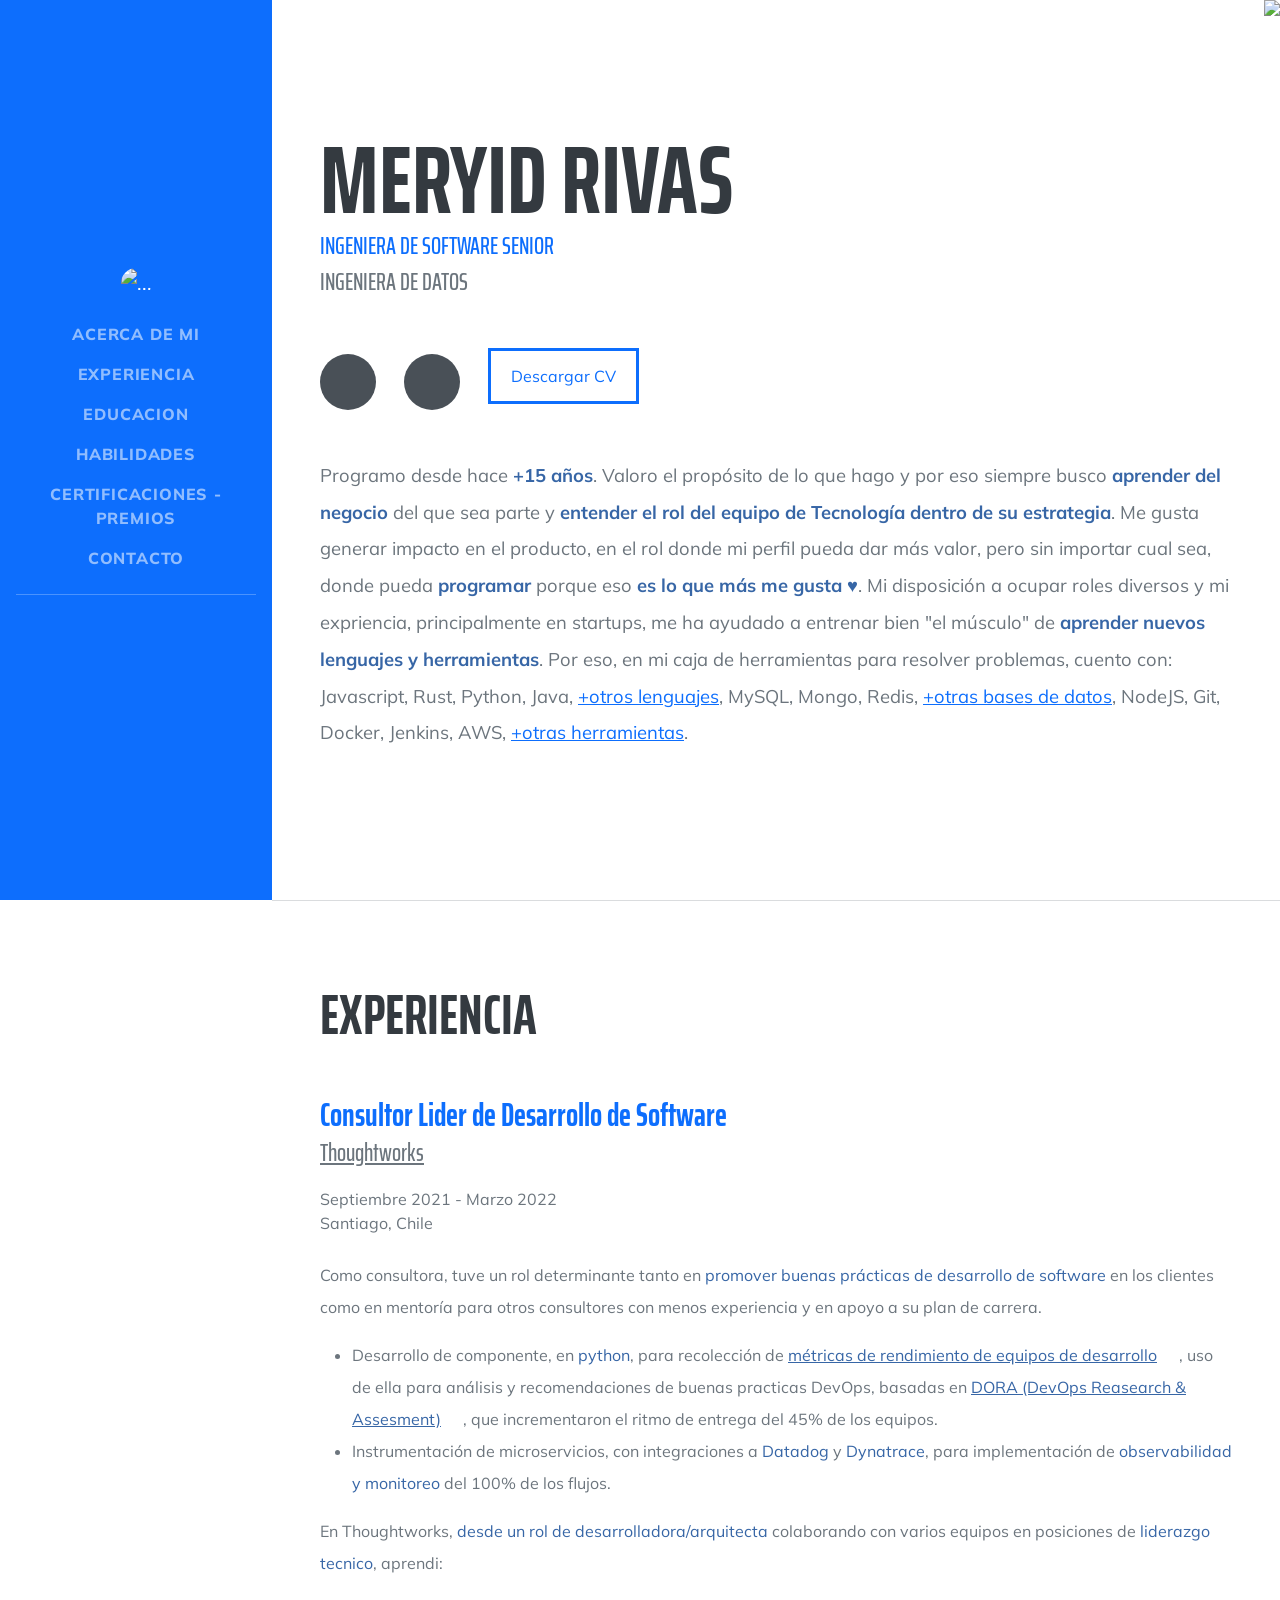
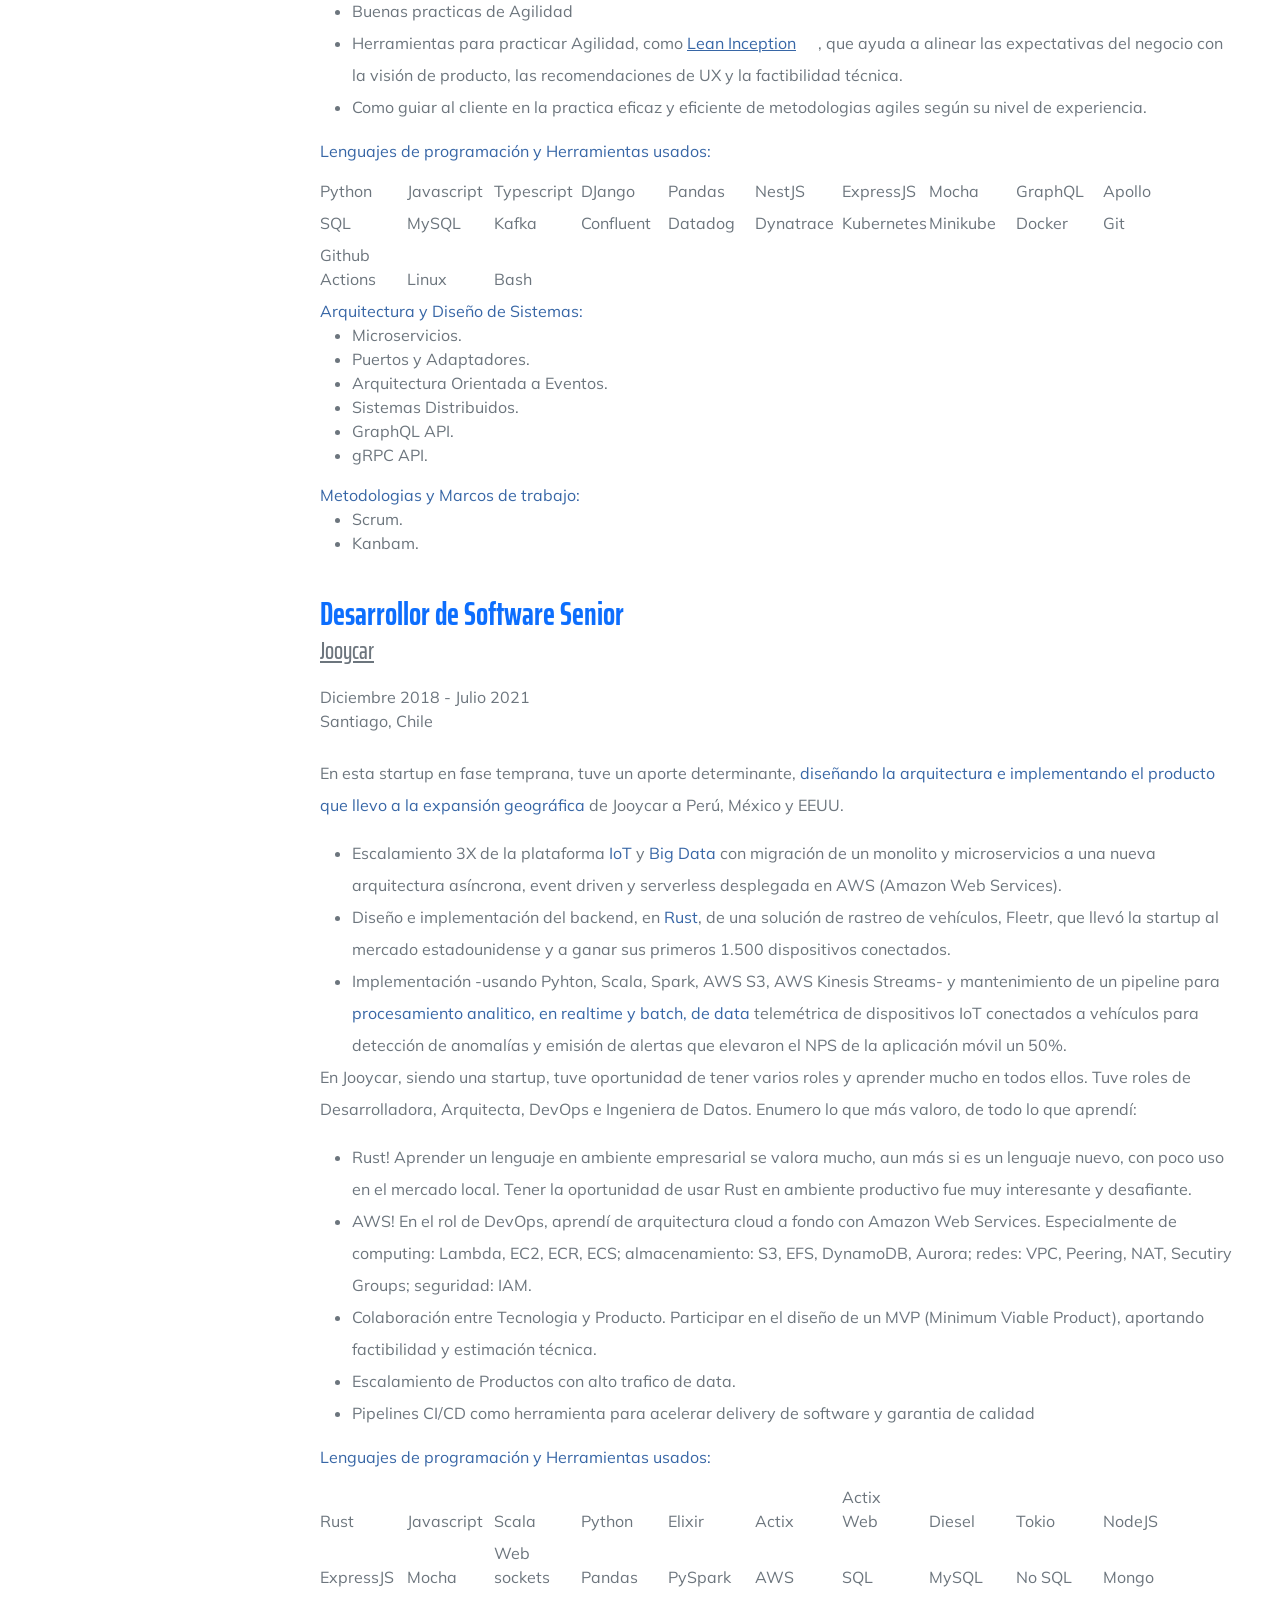
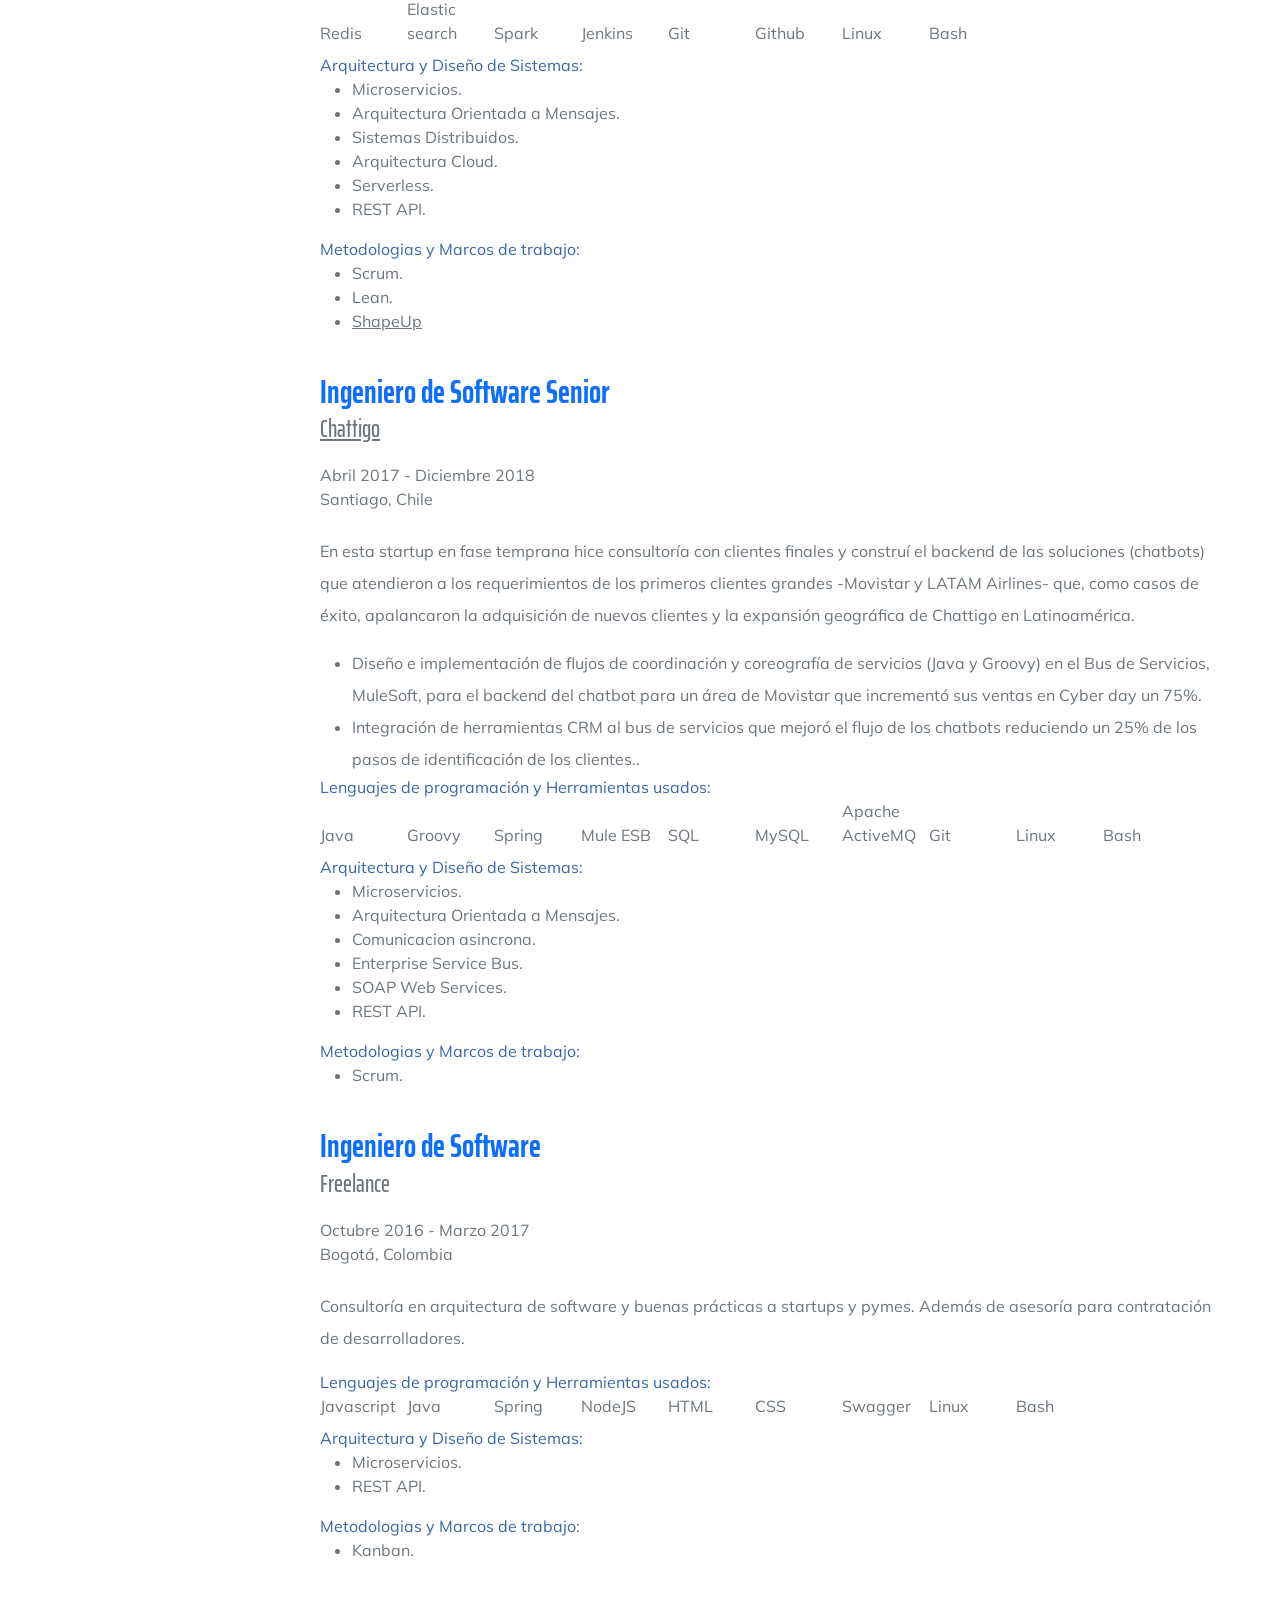
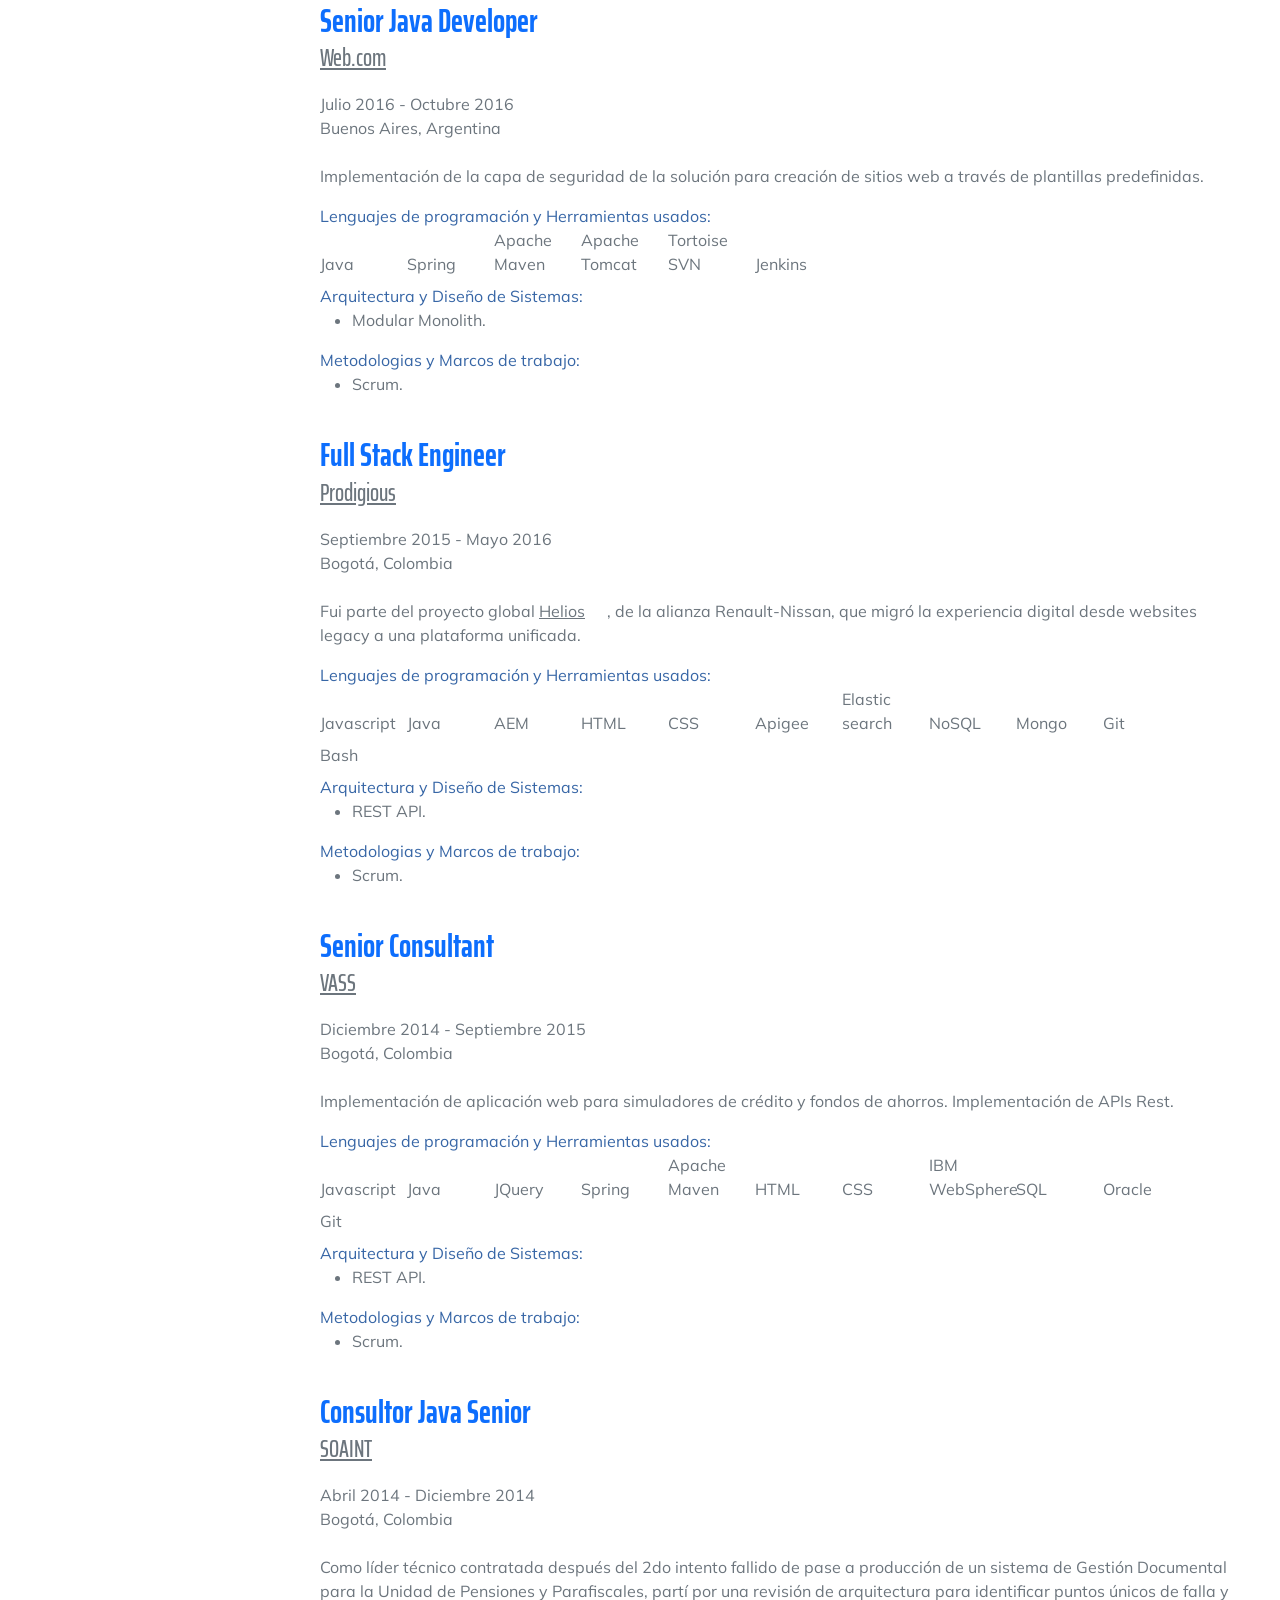
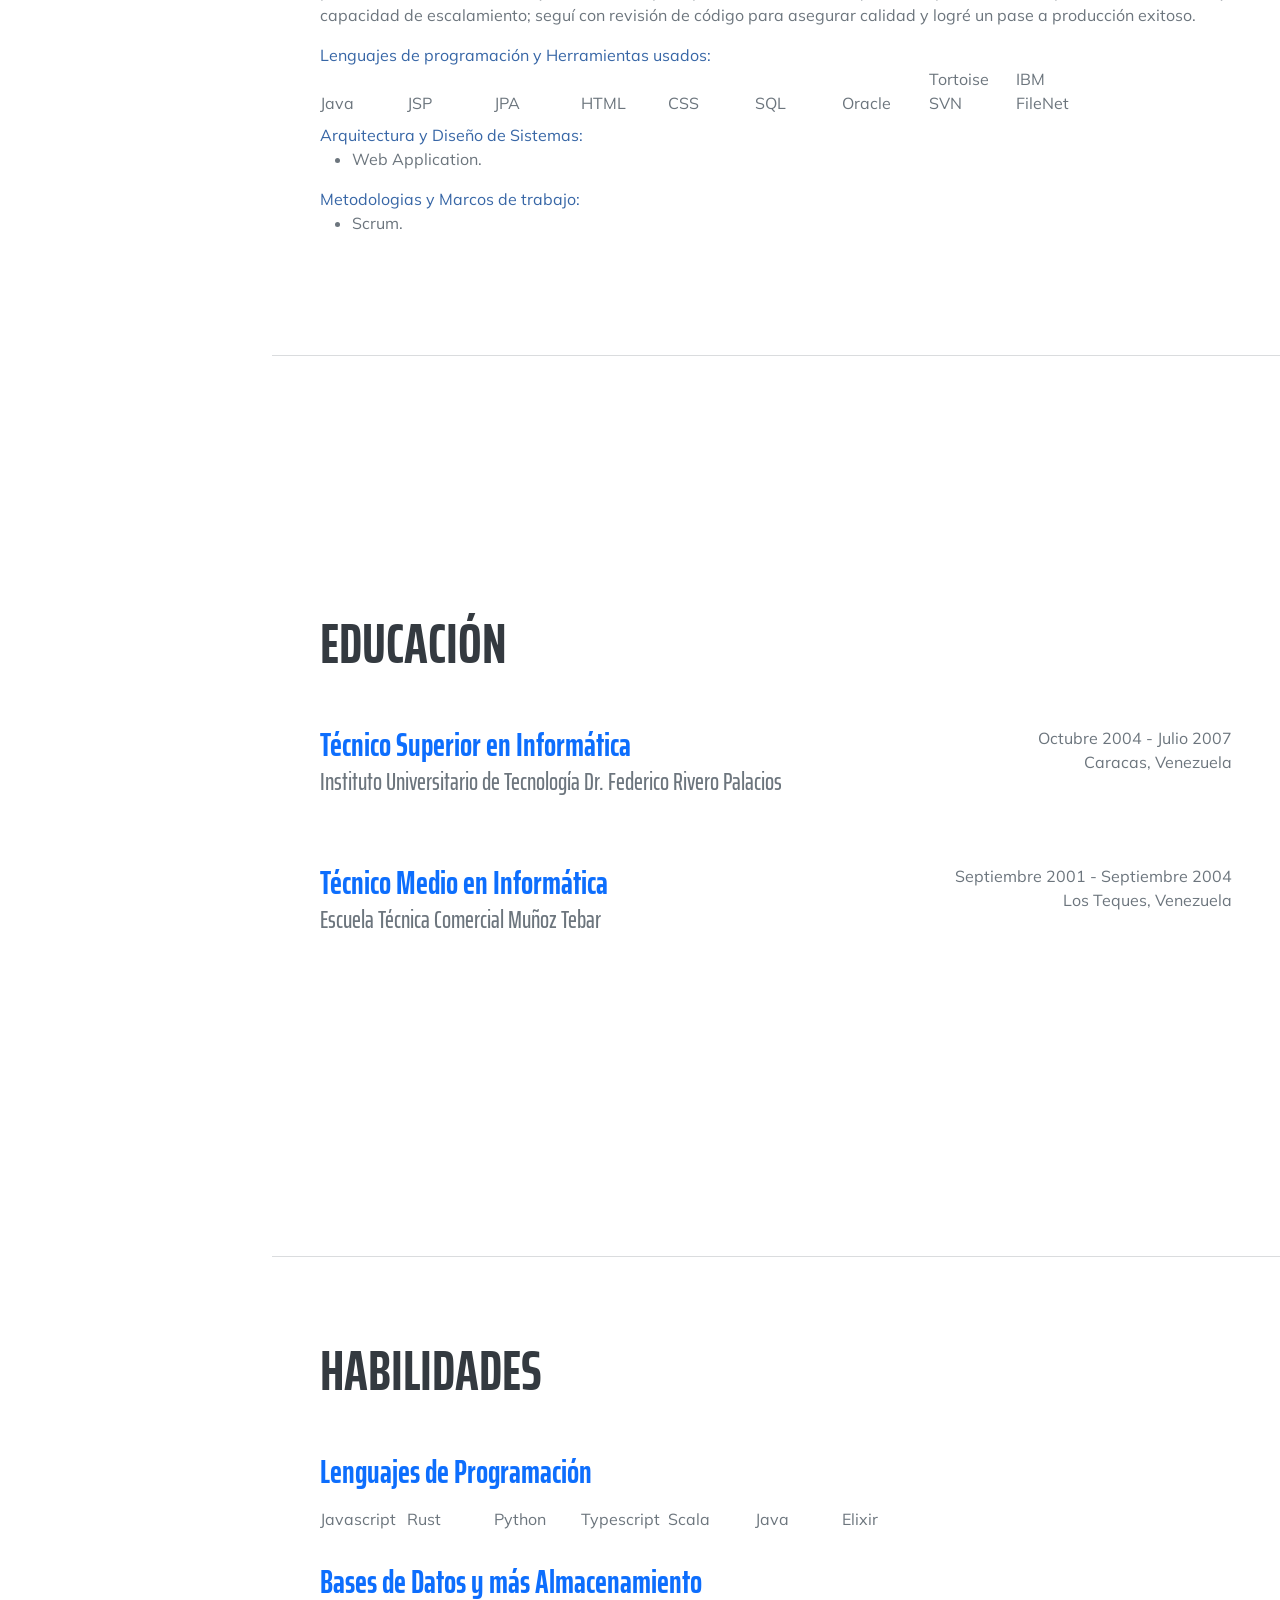
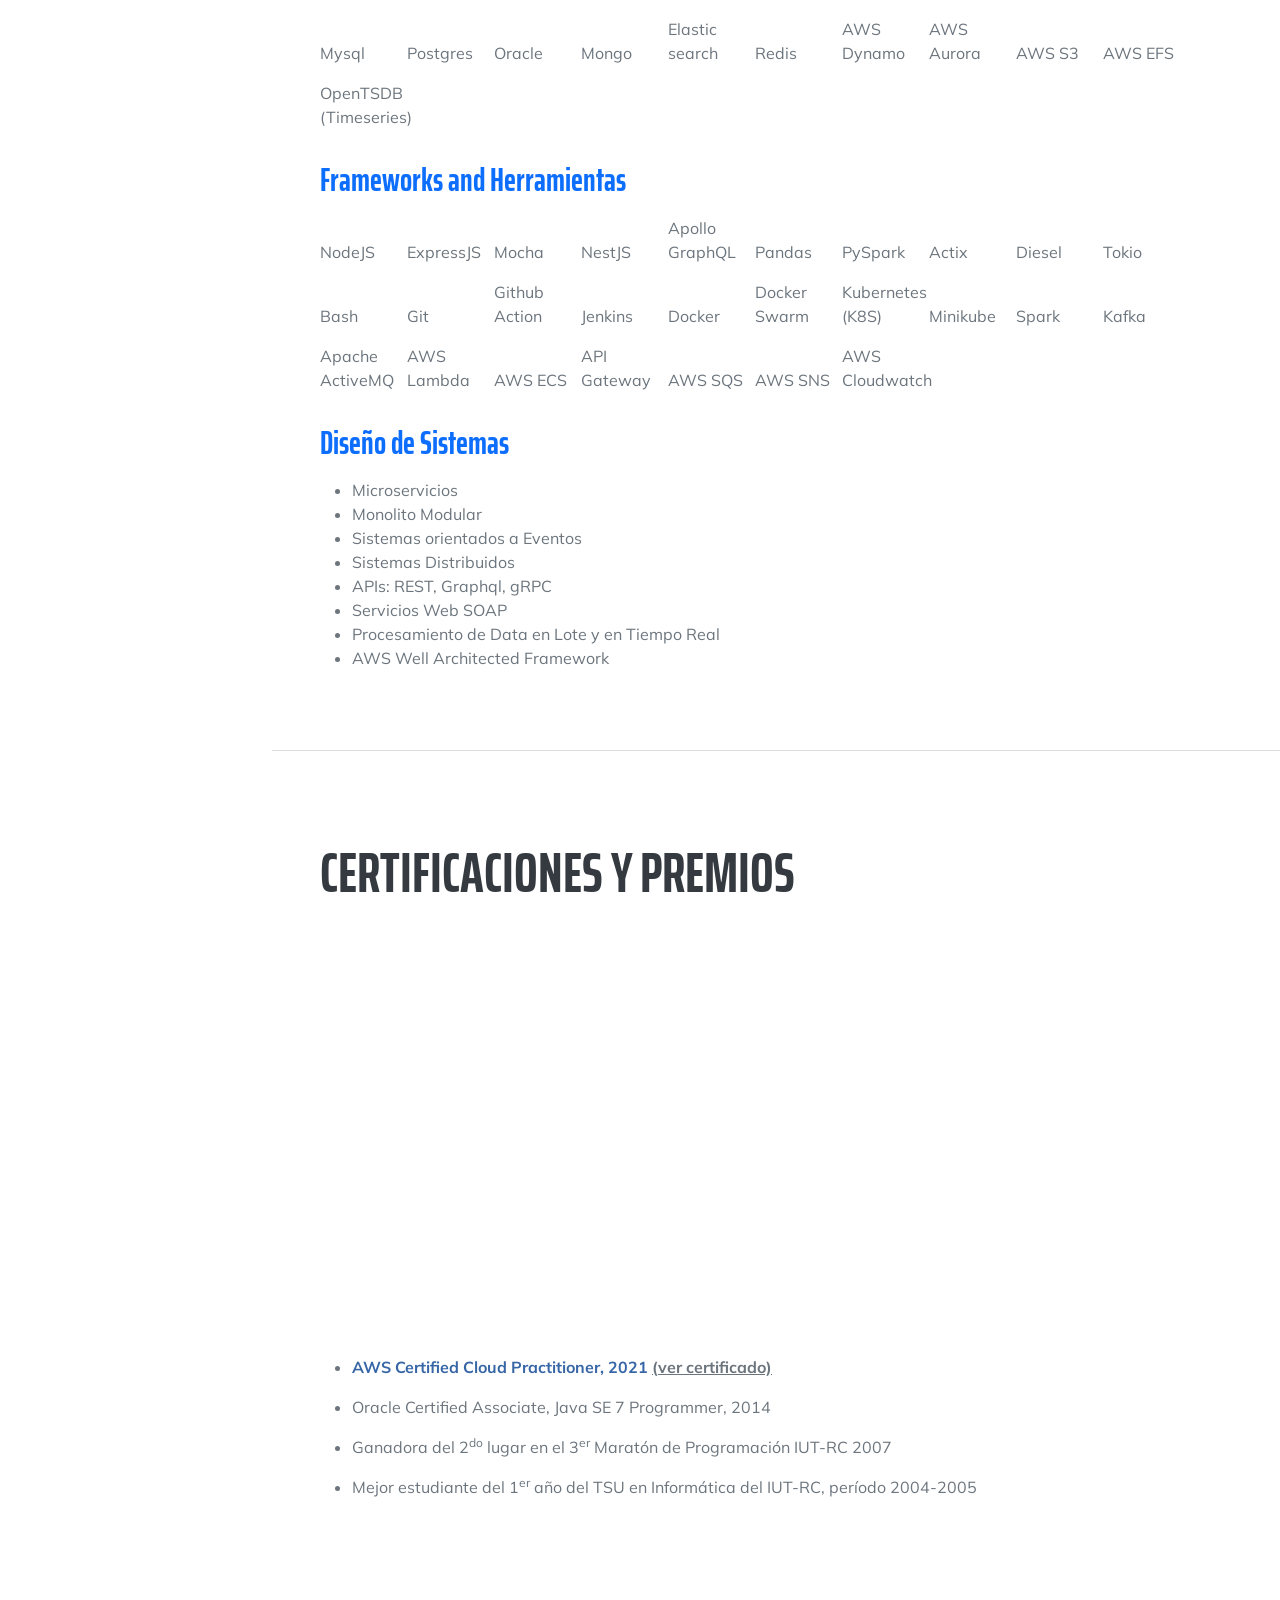
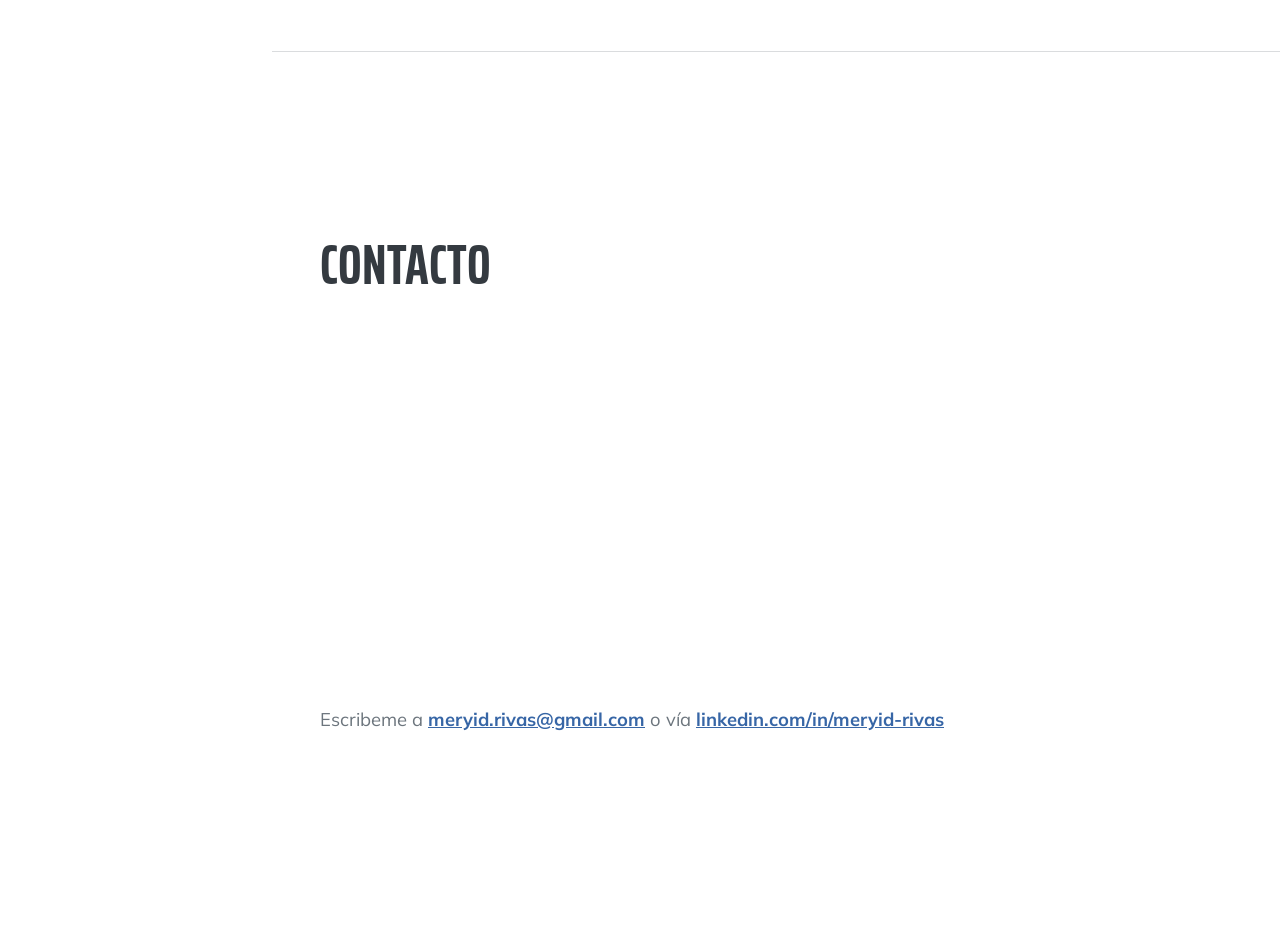
==== index.html @ 6063fef0 "About section improvement" ====
<!DOCTYPE html>
<html lang="en">
    <head>
        <meta charset="utf-8" />
        <meta name="viewport" content="width=device-width, initial-scale=1, shrink-to-fit=no" />
        <meta name="description" content="" />
        <meta name="author" content="" />
        <title>Meryid Rivas</title>
        <link rel="icon" type="image/x-icon" href="assets/img/favicon.ico" />
        <!-- Font Awesome icons (free version)-->
        <script src="https://kit.fontawesome.com/1b7f5326ca.js" crossorigin="anonymous"></script>
        <!-- Google fonts-->
        <link href="https://fonts.googleapis.com/css?family=Saira+Extra+Condensed:500,700" rel="stylesheet" type="text/css" />
        <link href="https://fonts.googleapis.com/css?family=Muli:400,400i,800,800i" rel="stylesheet" type="text/css" />
        <!-- Core theme CSS (includes Bootstrap)-->
        <link href="css/styles.css" rel="stylesheet" />
        <!-- Icons SVG-->
        <link href="icons/icons.css" rel="stylesheet" />
    </head>
    <body id="page-top">
        <span class="d-none d-lg-block">
            <a href="http://www.reactivemanifesto.org/es" target="_blank"> <img style="border: 0; position: fixed; right: 0; top:0; z-index: 9000" src="https://d379ifj7s9wntv.cloudfront.net/reactivemanifesto/images/ribbons/we-are-reactive-black-right.png"> </a>
        </span>       
        <!-- Navigation-->
        <nav class="navbar navbar-expand-lg navbar-dark bg-primary fixed-top" id="sideNav">
            <a class="navbar-brand js-scroll-trigger" href="#page-top">
                <span class="d-block d-lg-none">
                    <svg width="30px" height="26.667px" viewBox="0 0 30px 26.667px">
                        <path style="stroke:none;fill-rule:nonzero;fill:rgba(255,255,255,0.55);fill-opacity:1" d="M29.989 13.307C29.989 14.245 29.208 14.978 28.322 14.978L26.656 14.978L26.693 23.318C26.693 23.464 26.682 23.598 26.667 23.739L26.667 24.583C26.667 25.734 25.734 26.667 24.583 26.667L23.75 26.667C23.694 26.667 23.635 26.619 23.579 26.662C23.505 26.619 23.433 26.667 23.359 26.667L20.417 26.667C19.266 26.667 18.333 25.734 18.333 24.583L18.333 20C18.333 19.078 17.589 18.333 16.667 18.333L13.333 18.333C12.411 18.333 11.667 19.078 11.667 20L11.667 24.583C11.667 25.734 10.734 26.667 9.583 26.667L6.671 26.667C6.593 26.667 6.515 26.662 6.437 26.656C6.376 26.662 6.313 26.667 6.25 26.667L5.417 26.667C4.266 26.667 3.333 25.734 3.333 24.583L3.333 18.75C3.333 18.702 3.336 18.65 3.338 18.605L3.338 14.978L1.669 14.978C0.729 14.978 0 14.245 0 13.307C0 12.839 0.156 12.422 0.521 12.057L13.876 0.417C14.24 0.052 14.657 0 15.022 0C15.386 0 15.803 0.104 16.12 0.365L29.416 12.057C29.833 12.422 30.048 12.839 29.989 13.307ZM29.989 13.307"/>
                    </svg>
                </span>
                <span class="d-none d-lg-block"><img class="img-fluid img-profile rounded-circle mx-auto mb-2" src="assets/img/profile.png" alt="..." /></span>
            </a>
            <a href="index.html"><span class="d-block d-lg-none lang-icon lang-icon-es me-2"></span></a>
            <a href="index-en.html"><span class="d-block d-lg-none lang-icon lang-icon-en"></span></a>
            <button class="navbar-toggler" type="button" data-bs-toggle="collapse" data-bs-target="#navbarResponsive" aria-controls="navbarResponsive" aria-expanded="false" aria-label="Toggle navigation"><span class="navbar-toggler-icon"></span></button>
            <div class="collapse navbar-collapse" id="navbarResponsive">
                <ul class="navbar-nav">
                    <li class="nav-item"><a class="nav-link js-scroll-trigger" href="#about">Acerca de mi</a></li>
                    <li class="nav-item"><a class="nav-link js-scroll-trigger" href="#experience">Experiencia</a></li>
                    <li class="nav-item"><a class="nav-link js-scroll-trigger" href="#education">Educacion</a></li>
                    <li class="nav-item"><a class="nav-link js-scroll-trigger" href="#skills">Habilidades</a></li>
                    <li class="nav-item"><a class="nav-link js-scroll-trigger" href="#awards">Certificaciones - Premios</a></li>
                    <li class="nav-item"><a class="nav-link js-scroll-trigger" href="#contact">Contacto</a></li>
                    <hr class="m-3 text-white" />
                    <li class="nav-item d-none d-lg-block">
                        <a href="index.html"><span class="lang-icon lang-icon-es me-2"></span></a>
                        <a href="index-en.html"><span class="lang-icon lang-icon-en"></span></a>
                    </li>
                </ul>
            </div>
        </nav>
        <!-- Page Content-->
        <div class="container-fluid p-0">
            <!-- About-->
            <section class="resume-section" id="about">
                <div class="resume-section-content">
                    <h1 class="mb-0">
                        Meryid Rivas
                    </h1>
                    <div class="subheading text-uppercase mb-5">
                        <span class="text-primary">Ingeniera de Software Senior</span>
                        <br>Ingeniera de Datos
                    </div>     
                    <div class="social-icons mb-5">
                        <a class="social-icon me-2 me-lg-4" href="mailto:meryid.rivas@gmail.com"><i class="icon-contact-envelope"></i></a>
                        <a class="social-icon me-2 me-lg-4" href="http://www.linkedin.com/in/meryid-rivas" target="_blank"><i class="icon-contact-linkedin"></i></a> 
                        <a class="text-primary" href="https://drive.google.com/file/d/1mPWLxpbS7vPL-jN-0Y6aQO7LcrLT9-1-/view?usp=sharing" target="blank">
                            <div class="profile__cta">Descargar CV</div>
                        </a>   
                    </div>
                    <p class="lead lh-lg">Programo desde hace <span class="fw-bold text-info">+15 años</span>. Valoro el prop&oacute;sito de lo que hago y por eso siempre busco <span class="fw-bold text-info">aprender del negocio</span> del que sea parte y <span class="fw-bold text-info">entender el rol del equipo de Tecnolog&iacute;a dentro de su estrategia</span>. Me gusta generar impacto en el producto, en el rol donde mi perfil pueda dar más valor, pero sin importar cual sea, donde pueda <span class="fw-bold text-info">programar</span> porque eso  <span class="fw-bold text-info">es lo que más me gusta &hearts;</span>. Mi disposición a ocupar roles diversos y mi expriencia, principalmente en startups, me ha ayudado a entrenar bien "el m&uacute;sculo" de <span class="fw-bold text-info">aprender nuevos lenguajes y herramientas</span>. Por eso, en mi caja de herramientas para resolver problemas, cuento con: Javascript, Rust, Python, Java, <a class="text-primary" href="#skills-languages">+otros lenguajes</a>, MySQL, Mongo, Redis, <a class="text-primary" href="#skills-storage">+otras bases de datos</a>, NodeJS, Git, Docker, Jenkins, AWS, <a class="text-primary" href="#skills-tools">+otras herramientas</a>.</p>
                </div>
            </section>
            <hr class="m-0" />
            <!-- Experience-->
            <section class="resume-section" id="experience">
                <div class="resume-section-content">
                    <h2 class="mb-5">Experiencia</h2>
                    <div class="d-flex flex-column flex-md-row justify-content-between mb-4">
                        <div class="flex-grow-1">
                            <h3 class="text-primary mb-0">Consultor Lider de Desarrollo de Software</h3>
                            <a href="https://www.thoughtworks.com/" target="_blank">
                                <div class="subheading mb-3">Thoughtworks<span class="external-link-icon ms-2"></span></div>
                            </a>
                            Septiembre 2021 - Marzo 2022
                            <br>
                            Santiago, Chile
                        </div>
                    </div>
                    <div class="d-flex flex-column flex-md-row justify-content-between mb-4">
                        <div class="flex-grow-1">
                            <p class="lh-lg">Como consultora, tuve un rol determinante tanto en <span class="text-info">promover buenas prácticas de desarrollo de software</span> en los clientes como en mentoría para otros consultores con menos experiencia y en apoyo a su plan de carrera.</p>
                            <ul class="lh-lg mb-3">
                                <li>Desarrollo de componente, en <span class="text-info">python</span>, para recolección de <a class="text-info" href="https://www.devops-research.com/quickcheck.html" target="_blank">métricas de rendimiento de equipos de desarrollo<span class="external-link-icon ms-2"></span></a>, uso de ella para análisis y recomendaciones de buenas practicas DevOps, basadas en <a class="text-info" href="https://cloud.google.com/devops" target="_blank">DORA (DevOps Reasearch & Assesment)<span class="external-link-icon ms-2"></span></a>, que incrementaron el ritmo de entrega del 45% de los equipos.</li>
                                <li>Instrumentación de microservicios, con integraciones a <span class="text-info">Datadog</span> y <span class="text-info">Dynatrace</span>, para implementación de <span class="text-info">observabilidad y monitoreo</span> del 100% de los flujos.</li>
                            </ul>
                            <p class="lh-lg">En Thoughtworks, <span class="text-info">desde un rol de desarrolladora/arquitecta</span> colaborando con varios equipos en posiciones de <span class="text-info">liderazgo tecnico</span>, aprendi: </p>
                            <ul class="lh-lg mb-3">
                                <li>Buenas practicas de Agilidad</li>
                                <li>Herramientas para practicar Agilidad, como <a class="text-info" href="http://www.caroli.org/lean-inception-book/" target="_blank">Lean Inception<span class="external-link-icon ms-2"></span></a>, que ayuda a alinear las expectativas del negocio con la visión de producto, las recomendaciones de UX y la factibilidad técnica.</li>
                                <li>Como guiar al cliente en la practica eficaz y eficiente de metodologias agiles según su nivel de experiencia.</li>
                            </ul>
                            <span class="text-info">Lenguajes de programación y Herramientas usados:</span>
                            <div class="list-inline mt-3">
                                <div class="icon-container list-inline-item">
                                    <div class='mb-2'>Python</div>
                                    <span class="inner dev-icons">
                                        <i class="icon-tech-python"></i>
                                    </span>
                                </div>
                                <div class="icon-container list-inline-item">
                                    <div class='mb-2'>Javascript</div>
                                    <span class="inner dev-icons">
                                        <i class="icon-tech-javascript"></i>
                                    </span>
                                </div>
                                <div class="icon-container list-inline-item">
                                    <div class='mb-2'>Typescript</div>
                                    <span class="inner dev-icons">
                                        <i class="icon-tech-typescript"></i>
                                    </span>
                                </div>
                                <div class="icon-container list-inline-item">
                                    <div class='mb-2'>DJango</div>
                                    <span class="inner dev-icons">
                                        <i class="icon-tech-django"></i>
                                    </span>
                                </div>
                                <div class="icon-container list-inline-item">
                                    <div class='mb-2'>Pandas</div>
                                    <span class="inner dev-icons">
                                        <i class="icon-tech-pandas"></i>
                                    </span>
                                </div>
                                <div class="icon-container list-inline-item">
                                    <div class='mb-2'>NestJS</div>
                                    <span class="inner dev-icons">
                                        <i class="icon-tech-nest"></i>
                                    </span>
                                </div>
                                <div class="icon-container list-inline-item">
                                    <div class='mb-2'>ExpressJS</div>
                                    <span class="inner dev-icons">
                                        <i class="icon-tech-expressjs"></i>
                                    </span>
                                </div>
                                <div class="icon-container list-inline-item">
                                    <div class='mb-2'>Mocha</div>
                                    <span class="inner dev-icons">
                                        <i class="icon-tech-mocha"></i>
                                    </span>
                                </div>
                                <div class="icon-container list-inline-item">
                                    <div class='mb-2'>GraphQL</div>
                                    <span class="inner dev-icons">
                                        <i class="icon-tech-graphql"></i>
                                    </span>
                                </div>
                                <div class="icon-container list-inline-item">
                                    <div class='mb-2'>Apollo</div>
                                    <span class="inner dev-icons">
                                        <i class="icon-tech-apollo"></i>
                                    </span>
                                </div>
                                <div class="icon-container list-inline-item">
                                    <div class='mb-2'>SQL</div>
                                    <span class="inner dev-icons">
                                        <i class="icon-tech-sql"></i>
                                    </span>
                                </div>
                                <div class="icon-container list-inline-item">
                                    <div class='mb-2'>MySQL</div>
                                    <span class="inner dev-icons">
                                        <i class="icon-tech-mysql"></i>
                                    </span>
                                </div>
                                <div class="icon-container list-inline-item">
                                    <div class='mb-2'>Kafka</div>
                                    <span class="inner dev-icons">
                                        <i class="icon-tech-kafka"></i>
                                    </span>
                                </div>
                                <div class="icon-container list-inline-item">
                                    <div class='mb-2'>Confluent</div>
                                    <span class="inner dev-icons">
                                        <i class="icon-tech-confluent"></i>
                                    </span>
                                </div>
                                <div class="icon-container list-inline-item">
                                    <div class='mb-2'>Datadog</div>
                                    <span class="inner dev-icons">
                                        <i class="icon-tech-datadog"></i>
                                    </span>
                                </div>
                                <div class="icon-container list-inline-item">
                                    <div class='mb-2'>Dynatrace</div>
                                    <span class="inner dev-icons">
                                        <i class="icon-tech-dynatrace"></i>
                                    </span>
                                </div>
                                <div class="icon-container list-inline-item">
                                    <div class='mb-2'>Kubernetes</div>
                                    <span class="inner dev-icons">
                                        <i class="icon-tech-kubernetes"></i>
                                    </span>
                                </div>
                                <div class="icon-container list-inline-item">
                                    <div class='mb-2'>Minikube</div>
                                    <span class="inner dev-icons">
                                        <i class="icon-tech-minikube"></i>
                                    </span>
                                </div>
                                <div class="icon-container list-inline-item">
                                    <div class='mb-2'>Docker</div>
                                    <span class="inner dev-icons">
                                        <i class="icon-tech-docker"></i>
                                    </span>
                                </div>
                                <div class="icon-container list-inline-item">
                                    <div class='mb-2'>Git</div>
                                    <span class="inner dev-icons">
                                        <i class="icon-tech-git"></i>
                                    </span>
                                </div>
                                <div class="icon-container list-inline-item">
                                    <div class='mb-2'>Github Actions</div>
                                    <span class="inner dev-icons">
                                        <i class="icon-tech-github"></i>
                                    </span>
                                </div>
                                <div class="icon-container list-inline-item">
                                    <div class='mb-2'>Linux</div>
                                    <span class="inner dev-icons">
                                        <i class="icon-tech-unix"></i>
                                    </span>
                                </div>
                                <div class="icon-container list-inline-item">
                                    <div class='mb-2'>Bash</div>
                                    <span class="inner dev-icons">
                                        <i class="icon-tech-bash"></i>
                                    </span>
                                </div>
                            </div>
                            <span class="text-info">Arquitectura y Diseño de Sistemas:</span>
                            <ul>
                                <li>Microservicios.</li>
                                <li>Puertos y Adaptadores.</li>
                                <li>Arquitectura Orientada a Eventos.</li>
                                <li>Sistemas Distribuidos.</li>
                                <li>GraphQL API.</li>
                                <li>gRPC API.</li>
                            </ul>
                            <span class="text-info">Metodologias y Marcos de trabajo:</span>
                            <ul>
                                <li>Scrum.</li>
                                <li>Kanbam.</li>
                            </ul>
                        </div>
                    </div>
                    <div class="d-flex flex-column flex-md-row justify-content-between mb-4">
                        <div class="flex-grow-1">
                            <h3 class="text-primary mb-0">Desarrollor de Software Senior</h3>
                            <a href="https://www.jooycar.com/conocenos/" target="_blank">
                                <div class="subheading mb-3">Jooycar<span class="external-link-icon ms-2"></span></div>
                            </a>
                            Diciembre 2018 - Julio 2021
                            <br>
                            Santiago, Chile
                        </div>
                    </div>  
                    <div class="d-flex flex-column flex-md-row justify-content-between mb-4">
                        <div class="flex-grow-1">
                            <p class="lh-lg">En esta startup en fase temprana, tuve un aporte determinante, <span class="text-info">diseñando la arquitectura e implementando el producto que llevo a la expansión geográfica</span> de Jooycar a Perú, México y EEUU.</p>
                            <ul class="lh-lg mb-0">
                                <li>Escalamiento 3X de la plataforma <span class="text-info">IoT</span> y <span class="text-info">Big Data</span> con migración de un monolito y microservicios a una nueva arquitectura asíncrona, event driven y serverless desplegada en AWS (Amazon Web Services).</li>
                                <li>Diseño e implementación del backend, en <span class="text-info">Rust</span>, de una solución de rastreo de vehículos, Fleetr, que llevó la startup al mercado estadounidense y a ganar sus primeros 1.500 dispositivos conectados.</li>
                                <li>Implementación -usando Pyhton, Scala, Spark, AWS S3, AWS Kinesis Streams- y mantenimiento de un pipeline para <span class="text-info">procesamiento analitico, en realtime y batch, de data</span> telemétrica de dispositivos IoT conectados a vehículos para detección de anomalías y emisión de alertas que elevaron el NPS de la aplicación móvil un 50%.</li>
                            </ul>
                            <p class="lh-lg">En Jooycar, siendo una startup, tuve oportunidad de tener varios roles y aprender mucho en todos ellos. Tuve roles de Desarrolladora, Arquitecta, DevOps e Ingeniera de Datos. Enumero lo que más valoro, de todo lo que aprendí:</p>
                            <ul class="lh-lg mb-3">
                                <li>Rust! Aprender un lenguaje en ambiente empresarial se valora mucho, aun más si es un lenguaje nuevo, con poco uso en el mercado local. Tener la oportunidad de usar Rust en ambiente productivo fue muy interesante y desafiante.</li>
                                <li>AWS! En el rol de DevOps, aprendí de arquitectura cloud a fondo con Amazon Web Services. Especialmente de computing: Lambda, EC2, ECR, ECS; almacenamiento: S3, EFS, DynamoDB, Aurora; redes: VPC, Peering, NAT, Secutiry Groups; seguridad: IAM.</li>
                                <li>Colaboración entre Tecnologia y Producto. Participar en el diseño de un MVP (Minimum Viable Product), aportando factibilidad y estimación técnica.</li>
                                <li>Escalamiento de Productos con alto trafico de data.</li>
                                <li>Pipelines CI/CD como herramienta para acelerar delivery de software y garantia de calidad</li>
                            </ul>
                            <span class="text-info">Lenguajes de programación y Herramientas usados:</span>
                            <div class="list-inline mt-3">
                                <div class="icon-container list-inline-item">
                                    <div class='mb-2'>Rust</div>
                                    <span class="inner dev-icons">
                                        <i class="icon-tech-rust"></i>
                                    </span>
                                </div>
                                <div class="icon-container list-inline-item">
                                    <div class='mb-2'>Javascript</div>
                                    <span class="inner dev-icons">
                                        <i class="icon-tech-javascript"></i>
                                    </span>
                                </div>
                                <div class="icon-container list-inline-item">
                                    <div class='mb-2'>Scala</div>
                                    <span class="inner dev-icons">
                                        <i class="icon-tech-scala"></i>
                                    </span>
                                </div>
                                <div class="icon-container list-inline-item">
                                    <div class='mb-2'>Python</div>
                                    <span class="inner dev-icons">
                                        <i class="icon-tech-python"></i>
                                    </span>
                                </div>
                                <div class="icon-container list-inline-item">
                                    <div class='mb-2'>Elixir</div>
                                    <span class="inner dev-icons">
                                        <i class="icon-tech-elixir"></i>
                                    </span>
                                </div>
                                <div class="icon-container list-inline-item">
                                    <div class='mb-2'>Actix</div>
                                    <span class="inner dev-icons">
                                        <i class="icon-tech-actix"></i>
                                    </span>
                                </div>
                                <div class="icon-container list-inline-item">
                                    <div class='mb-2'>Actix Web</div>
                                    <span class="inner dev-icons">
                                        <i class="icon-tech-actix"></i>
                                    </span>
                                </div>
                                <div class="icon-container list-inline-item">
                                    <div class='mb-2'>Diesel</div>
                                    <span class="inner dev-icons">
                                        <i class="icon-tech-diesel"></i>
                                    </span>
                                </div>
                                <div class="icon-container list-inline-item">
                                    <div class='mb-2'>Tokio</div>
                                    <span class="inner dev-icons">
                                        <i class="icon-tech-tokio"></i>
                                    </span>
                                </div>
                                <div class="icon-container list-inline-item">
                                    <div class='mb-2'>NodeJS</div>
                                    <span class="inner dev-icons">
                                        <i class="icon-tech-nodejs"></i>
                                    </span>
                                </div>
                                <div class="icon-container list-inline-item">
                                    <div class='mb-2'>ExpressJS</div>
                                    <span class="inner dev-icons">
                                        <i class="icon-tech-expressjs"></i>
                                    </span>
                                </div>
                                <div class="icon-container list-inline-item">
                                    <div class='mb-2'>Mocha</div>
                                    <span class="inner dev-icons">
                                        <i class="icon-tech-mocha"></i>
                                    </span>
                                </div>
                                <div class="icon-container list-inline-item">
                                    <div class='mb-2'>Web   sockets</div>
                                    <span class="inner dev-icons">
                                        <i class="icon-tech-websockets"></i>
                                    </span>
                                </div>
                                <div class="icon-container list-inline-item">
                                    <div class='mb-2'>Pandas</div>
                                    <span class="inner dev-icons">
                                        <i class="icon-tech-pandas"></i>
                                    </span>
                                </div>
                                <div class="icon-container list-inline-item">
                                    <div class='mb-2'>PySpark</div>
                                    <span class="inner dev-icons">
                                        <i class="icon-tech-spark"></i>
                                    </span>
                                </div>
                                <div class="icon-container list-inline-item">
                                    <div class='mb-2'>AWS</div>
                                    <span class="inner dev-icons">
                                        <i class="icon-tech-aws"></i>
                                    </span>
                                </div>
                                <div class="icon-container list-inline-item">
                                    <div class='mb-2'>SQL</div>
                                    <span class="inner dev-icons">
                                        <i class="icon-tech-sql"></i>
                                    </span>
                                </div>
                                <div class="icon-container list-inline-item">
                                    <div class='mb-2'>MySQL</div>
                                    <span class="inner dev-icons">
                                        <i class="icon-tech-mysql"></i>
                                    </span>
                                </div>
                                <div class="icon-container list-inline-item">
                                    <div class='mb-2'>No SQL</div>
                                    <span class="inner dev-icons">
                                        <i class="icon-tech-nosql"></i>
                                    </span>
                                </div>
                                <div class="icon-container list-inline-item">
                                    <div class='mb-2'>Mongo</div>
                                    <span class="inner dev-icons">
                                        <i class="icon-tech-mongo"></i>
                                    </span>
                                </div>
                                <div class="icon-container list-inline-item">
                                    <div class='mb-2'>Redis</div>
                                    <span class="inner dev-icons">
                                        <i class="icon-tech-redis"></i>
                                    </span>
                                </div>
                                <div class="icon-container list-inline-item">
                                    <div class='mb-2'>Elastic search</div>
                                    <span class="inner dev-icons">
                                        <i class="icon-tech-elasticsearch"></i>
                                    </span>
                                </div>
                                <div class="icon-container list-inline-item">
                                    <div class='mb-2'>Spark</div>
                                    <span class="inner dev-icons">
                                        <i class="icon-tech-spark"></i>
                                    </span>
                                </div>
                                <div class="icon-container list-inline-item">
                                    <div class='mb-2'>Jenkins</div>
                                    <span class="inner dev-icons">
                                        <i class="icon-tech-jenkins"></i>
                                    </span>
                                </div>
                                <div class="icon-container list-inline-item">
                                    <div class='mb-2'>Git</div>
                                    <span class="inner dev-icons">
                                        <i class="icon-tech-git"></i>
                                    </span>
                                </div>
                                <div class="icon-container list-inline-item">
                                    <div class='mb-2'>Github</div>
                                    <span class="inner dev-icons">
                                        <i class="icon-tech-github"></i>
                                    </span>
                                </div>
                                <div class="icon-container list-inline-item">
                                    <div class='mb-2'>Linux</div>
                                    <span class="inner dev-icons">
                                        <i class="icon-tech-unix"></i>
                                    </span>
                                </div>
                                <div class="icon-container list-inline-item">
                                    <div class='mb-2'>Bash</div>
                                    <span class="inner dev-icons">
                                        <i class="icon-tech-bash"></i>
                                    </span>
                                </div>
                            </div>
                            <span class="text-info">Arquitectura y Diseño de Sistemas:</span>
                            <ul>
                                <li>Microservicios.</li>
                                <li>Arquitectura Orientada a Mensajes.</li>
                                <li>Sistemas Distribuidos.</li>
                                <li>Arquitectura Cloud.</li>
                                <li>Serverless.</li>
                                <li>REST API.</li>
                            </ul>
                            <span class="text-info">Metodologias y Marcos de trabajo:</span>
                            <ul>
                                <li>Scrum.</li>
                                <li>Lean.</li>
                                <li><a href="https://basecamp.com/shapeup" target="_blank">
                                    ShapeUp<span class="external-link-icon ms-2"></span>
                                </a></li>
                            </ul>
                        </div>
                    </div>
                    <div class="d-flex flex-column flex-md-row justify-content-between mb-4">
                        <div class="flex-grow-1">
                            <h3 class="text-primary mb-0">Ingeniero de Software Senior</h3>
                            <a href="https://www.chattigo.com/" target="_blank">
                                <div class="subheading mb-3">Chattigo<span class="external-link-icon ms-2"></span></div>
                            </a>
                            Abril 2017 - Diciembre 2018
                            <br>
                            Santiago, Chile
                        </div>
                    </div>
                    <div class="d-flex flex-column flex-md-row justify-content-between mb-4">
                        <div class="flex-grow-1">
                            <p class="lh-lg">En esta startup en fase temprana hice consultoría con clientes finales y construí el backend de las soluciones (chatbots) que atendieron a los requerimientos de los primeros clientes grandes -Movistar y LATAM Airlines- que, como casos de éxito, apalancaron la adquisición de nuevos clientes y la expansión geográfica de Chattigo en Latinoamérica.</p>
                            <ul class="lh-lg mb-0">
                                <li>Diseño e implementación de flujos de coordinación y coreografía de servicios (Java y Groovy)  en el Bus de Servicios, MuleSoft, para el backend del chatbot para un área de Movistar que incrementó sus ventas en Cyber day un 75%.</li>
                                <li>Integración de herramientas CRM al bus de servicios que mejoró el flujo de los chatbots reduciendo un 25% de los pasos de identificación de los clientes..</li>
                            </ul>
                            <span class="text-info">Lenguajes de programación y Herramientas usados:</span>
                            <div class="list-inline">
                                <div class="icon-container list-inline-item">
                                    <div class='mb-2'>Java</div>
                                    <span class="inner dev-icons">
                                        <i class="icon-tech-java"></i>
                                    </span>
                                </div>
                                <div class="icon-container list-inline-item">
                                    <div class='mb-2'>Groovy</div>
                                    <span class="inner dev-icons">
                                        <i class="icon-tech-groovy"></i>
                                    </span>
                                </div>
                                <div class="icon-container list-inline-item">
                                    <div class='mb-2'>Spring</div>
                                    <span class="inner dev-icons">
                                        <i class="icon-tech-spring"></i>
                                    </span>
                                </div>
                                <div class="icon-container list-inline-item">
                                    <div class='mb-2'>Mule ESB</div>
                                    <span class="inner dev-icons">
                                        <i class="icon-tech-mulesoft"></i>
                                    </span>
                                </div>
                                <div class="icon-container list-inline-item">
                                    <div class='mb-2'>SQL</div>
                                    <span class="inner dev-icons">
                                        <i class="icon-tech-sql"></i>
                                    </span>
                                </div>
                                <div class="icon-container list-inline-item">
                                    <div class='mb-2'>MySQL</div>
                                    <span class="inner dev-icons">
                                        <i class="icon-tech-mysql"></i>
                                    </span>
                                </div>
                                <div class="icon-container list-inline-item">
                                    <div class='mb-2'>Apache ActiveMQ</div>
                                    <span class="inner dev-icons">
                                        <i class="icon-tech-activemq"></i>
                                    </span>
                                </div>
                                <div class="icon-container list-inline-item">
                                    <div class='mb-2'>Git</div>
                                    <span class="inner dev-icons">
                                        <i class="icon-tech-git"></i>
                                    </span>
                                </div>
                                <div class="icon-container list-inline-item">
                                    <div class='mb-2'>Linux</div>
                                    <span class="inner dev-icons">
                                        <i class="icon-tech-unix"></i>
                                    </span>
                                </div>
                                <div class="icon-container list-inline-item">
                                    <div class='mb-2'>Bash</div>
                                    <span class="inner dev-icons">
                                        <i class="icon-tech-bash"></i>
                                    </span>
                                </div>
                            </div>
                            <span class="text-info">Arquitectura y Diseño de Sistemas:</span>
                            <ul>
                                <li>Microservicios.</li>
                                <li>Arquitectura Orientada a Mensajes.</li>
                                <li>Comunicacion asincrona.</li>
                                <li>Enterprise Service Bus.</li>
                                <li>SOAP Web Services.</li>
                                <li>REST API.</li>
                            </ul>
                            <span class="text-info">Metodologias y Marcos de trabajo:</span>
                            <ul>
                                <li>Scrum.</li>
                            </ul>
                        </div>
                    </div>
                    <div class="d-flex flex-column flex-md-row justify-content-between mb-4">
                        <div class="flex-grow-1">
                            <h3 class="text-primary mb-0">Ingeniero de Software</h3>
                            <div class="subheading mb-3">Freelance</div>
                            Octubre 2016 - Marzo 2017
                            <br>
                            Bogotá, Colombia
                        </div>
                    </div>
                    <div class="d-flex flex-column flex-md-row justify-content-between mb-4">
                        <div class="flex-grow-1">
                            <p class="lh-lg">Consultoría en arquitectura de software y buenas prácticas a startups y pymes. Además de asesoría para contratación de desarrolladores.</p>
                            <span class="text-info">Lenguajes de programación y Herramientas usados:</span>
                            <div class="list-inline">
                                <div class="icon-container list-inline-item">
                                    <div class='mb-2'>Javascript</div>
                                    <span class="inner dev-icons">
                                        <i class="icon-tech-javascript"></i>
                                    </span>
                                </div>
                                <div class="icon-container list-inline-item">
                                    <div class='mb-2'>Java</div>
                                    <span class="inner dev-icons">
                                        <i class="icon-tech-java"></i>
                                    </span>
                                </div>
                                <div class="icon-container list-inline-item">
                                    <div class='mb-2'>Spring</div>
                                    <span class="inner dev-icons">
                                        <i class="icon-tech-spring"></i>
                                    </span>
                                </div>
                                <div class="icon-container list-inline-item">
                                    <div class='mb-2'>NodeJS</div>
                                    <span class="inner dev-icons">
                                        <i class="icon-tech-nodejs"></i>
                                    </span>
                                </div>
                                <div class="icon-container list-inline-item">
                                    <div class='mb-2'>HTML</div>
                                    <span class="inner dev-icons">
                                        <i class="icon-tech-html5"></i>
                                    </span>
                                </div>
                                <div class="icon-container list-inline-item">
                                    <div class='mb-2'>CSS</div>
                                    <span class="inner dev-icons">
                                        <i class="icon-tech-css3"></i>
                                    </span>
                                </div>
                                <div class="icon-container list-inline-item">
                                    <div class='mb-2'>Swagger</div>
                                    <span class="inner dev-icons">
                                        <i class="icon-tech-swagger"></i>
                                    </span>
                                </div>
                                <div class="icon-container list-inline-item">
                                    <div class='mb-2'>Linux</div>
                                    <span class="inner dev-icons">
                                        <i class="icon-tech-unix"></i>
                                    </span>
                                </div>
                                <div class="icon-container list-inline-item">
                                    <div class='mb-2'>Bash</div>
                                    <span class="inner dev-icons">
                                        <i class="icon-tech-bash"></i>
                                    </span>
                                </div>
                            </div>
                            <span class="text-info">Arquitectura y Diseño de Sistemas:</span>
                            <ul>
                                <li>Microservicios.</li>
                                <li>REST API.</li>
                            </ul>
                            <span class="text-info">Metodologias y Marcos de trabajo:</span>
                            <ul>
                                <li>Kanban.</li>
                            </ul>
                        </div>
                    </div>
                    <div class="d-flex flex-column flex-md-row justify-content-between mb-4">
                        <div class="flex-grow-1">
                            <h3 class="text-primary mb-0">Senior Java Developer</h3>
                            <a href="https://www.web.com/about-us" target="_blank">
                                <div class="subheading mb-3">Web.com<span class="external-link-icon ms-2"></span></div>
                            </a>
                            Julio 2016 - Octubre 2016
                            <br>
                            Buenos Aires, Argentina
                        </div>
                    </div>
                    <div class="d-flex flex-column flex-md-row justify-content-between mb-4">
                        <div class="flex-grow-1">
                            <p>Implementación de la capa de seguridad de la solución para creación de sitios web a través de plantillas predefinidas.</p>
                            <span class="text-info">Lenguajes de programación y Herramientas usados:</span>
                            <div class="list-inline">
                                <div class="icon-container list-inline-item">
                                    <div class='mb-2'>Java</div>
                                    <span class="inner dev-icons">
                                        <i class="icon-tech-java"></i>
                                    </span>
                                </div>
                                <div class="icon-container list-inline-item">
                                    <div class='mb-2'>Spring</div>
                                    <span class="inner dev-icons">
                                        <i class="icon-tech-spring"></i>
                                    </span>
                                </div>
                                <div class="icon-container list-inline-item">
                                    <div class='mb-2'>Apache Maven</div>
                                    <span class="inner dev-icons">
                                        <i class="icon-tech-apache"></i>
                                    </span>
                                </div>
                                <div class="icon-container list-inline-item">
                                    <div class='mb-2'>Apache Tomcat</div>
                                    <span class="inner dev-icons">
                                        <i class="icon-tech-tomcat"></i>
                                    </span>
                                </div>
                                <div class="icon-container list-inline-item">
                                    <div class='mb-2'>Tortoise SVN</div>
                                    <span class="inner dev-icons">
                                        <i class="icon-tech-tortoisesvn"></i>
                                    </span>
                                </div>
                                <div class="icon-container list-inline-item">
                                    <div class='mb-2'>Jenkins</div>
                                    <span class="inner dev-icons">
                                        <i class="icon-tech-jenkins"></i>
                                    </span>
                                </div>
                            </div>
                            <span class="text-info">Arquitectura y Diseño de Sistemas:</span>
                            <ul>
                                <li>Modular Monolith.</li>
                            </ul>
                            <span class="text-info">Metodologias y Marcos de trabajo:</span>
                            <ul>
                                <li>Scrum.</li>
                            </ul>
                        </div>
                    </div>
                    <div class="d-flex flex-column flex-md-row justify-content-between mb-4">
                        <div class="flex-grow-1">
                            <h3 class="text-primary mb-0">Full Stack Engineer</h3>
                            <a href="https://www.prodigious.com/" target="_blank">
                                <div class="subheading mb-3">Prodigious<span class="external-link-icon ms-2"></span></div>
                            </a>
                            Septiembre 2015 - Mayo 2016
                            <br>
                            Bogotá, Colombia
                        </div>
                    </div>
                    <div class="d-flex flex-column flex-md-row justify-content-between mb-4">
                        <div class="flex-grow-1">
                            <p>Fui parte del proyecto global <a href="https://www.automotiveworld.com/news-releases/nissans-helios-digital-project-elevate-brand-presence-consumer-experience-worldwide/" target="_blank">Helios<span class="external-link-icon ms-2"></span></a>, de la alianza Renault-Nissan, que migró la experiencia digital desde websites legacy a una plataforma unificada.</p>
                            <span class="text-info">Lenguajes de programación y Herramientas usados:</span>
                            <div class="list-inline">
                                <div class="icon-container list-inline-item">
                                    <div class='mb-2'>Javascript</div>
                                    <span class="inner dev-icons">
                                        <i class="icon-tech-javascript"></i>
                                    </span>
                                </div>
                                <div class="icon-container list-inline-item">
                                    <div class='mb-2'>Java</div>
                                    <span class="inner dev-icons">
                                        <i class="icon-tech-java"></i>
                                    </span>
                                </div>
                                <div class="icon-container list-inline-item">
                                    <div class='mb-2'>AEM</div>
                                    <span class="inner dev-icons">
                                        <i class="icon-tech-adobe"></i>
                                    </span>
                                </div>
                                <div class="icon-container list-inline-item">
                                    <div class='mb-2'>HTML</div>
                                    <span class="inner dev-icons">
                                        <i class="icon-tech-html5"></i>
                                    </span>
                                </div>
                                <div class="icon-container list-inline-item">
                                    <div class='mb-2'>CSS</div>
                                    <span class="inner dev-icons">
                                        <i class="icon-tech-css3"></i>
                                    </span>
                                </div>
                                <div class="icon-container list-inline-item">
                                    <div class='mb-2'>Apigee</div>
                                    <span class="inner dev-icons">
                                        <i class="icon-tech-apigee1"></i>
                                    </span>
                                </div>
                                <div class="icon-container list-inline-item">
                                    <div class='mb-2'>Elastic search</div>
                                    <span class="inner dev-icons">
                                        <i class="icon-tech-elasticsearch"></i>
                                    </span>
                                </div>
                                <div class="icon-container list-inline-item">
                                    <div class='mb-2'>NoSQL</div>
                                    <span class="inner dev-icons">
                                        <i class="icon-tech-nosql"></i>
                                    </span>
                                </div>
                                <div class="icon-container list-inline-item">
                                    <div class='mb-2'>Mongo</div>
                                    <span class="inner dev-icons">
                                        <i class="icon-tech-mongo"></i>
                                    </span>
                                </div>
                                <div class="icon-container list-inline-item">
                                    <div class='mb-2'>Git</div>
                                    <span class="inner dev-icons">
                                        <i class="icon-tech-git"></i>
                                    </span>
                                </div>
                                <div class="icon-container list-inline-item">
                                    <div class='mb-2'>Bash</div>
                                    <span class="inner dev-icons">
                                        <i class="icon-tech-bash"></i>
                                    </span>
                                </div>
                            </div>
                            <span class="text-info">Arquitectura y Diseño de Sistemas:</span>
                            <ul>
                                <li>REST API.</li>
                            </ul>
                            <span class="text-info">Metodologias y Marcos de trabajo:</span>
                            <ul>
                                <li>Scrum.</li>
                            </ul>
                        </div>
                    </div>
                    <div class="d-flex flex-column flex-md-row justify-content-between mb-4">
                        <div class="flex-grow-1">
                            <h3 class="text-primary mb-0">Senior Consultant</h3>
                            <a href="https://vasscompany.com/south-latam/" target="_blank">
                                <div class="subheading mb-3">VASS<span class="external-link-icon ms-2"></span></div>
                            </a>
                            Diciembre 2014 - Septiembre 2015
                            <br>
                            Bogotá, Colombia
                        </div>
                    </div>
                    <div class="d-flex flex-column flex-md-row justify-content-between mb-4">
                        <div class="flex-grow-1">
                            <p>Implementación de aplicación web para simuladores de crédito y fondos de ahorros. Implementación de APIs Rest.</p>
                            <span class="text-info">Lenguajes de programación y Herramientas usados:</span>
                            <div class="list-inline">
                                <div class="icon-container list-inline-item">
                                    <div class='mb-2'>Javascript</div>
                                    <span class="inner dev-icons">
                                        <i class="icon-tech-javascript"></i>
                                    </span>
                                </div>
                                <div class="icon-container list-inline-item">
                                    <div class='mb-2'>Java</div>
                                    <span class="inner dev-icons">
                                        <i class="icon-tech-java"></i>
                                    </span>
                                </div>
                                <div class="icon-container list-inline-item">
                                    <div class='mb-2'>JQuery</div>
                                    <span class="inner dev-icons">
                                        <i class="icon-tech-jquery"></i>
                                    </span>
                                </div>
                                <div class="icon-container list-inline-item">
                                    <div class='mb-2'>Spring</div>
                                    <span class="inner dev-icons">
                                        <i class="icon-tech-spring"></i>
                                    </span>
                                </div>
                                <div class="icon-container list-inline-item">
                                    <div class='mb-2'>Apache Maven</div>
                                    <span class="inner dev-icons">
                                        <i class="icon-tech-apache"></i>
                                    </span>
                                </div>
                                <div class="icon-container list-inline-item">
                                    <div class='mb-2'>HTML</div>
                                    <span class="inner dev-icons">
                                        <i class="icon-tech-html5"></i>
                                    </span>
                                </div>
                                <div class="icon-container list-inline-item">
                                    <div class='mb-2'>CSS</div>
                                    <span class="inner dev-icons">
                                        <i class="icon-tech-css3"></i>
                                    </span>
                                </div>
                                <div class="icon-container list-inline-item">
                                    <div class='mb-2'>IBM WebSphere</div>
                                    <span class="inner dev-icons">
                                        <i class="icon-tech-ibm"></i>
                                    </span>
                                </div>
                                <div class="icon-container list-inline-item">
                                    <div class='mb-2'>SQL</div>
                                    <span class="inner dev-icons">
                                        <i class="icon-tech-nosql"></i>
                                    </span>
                                </div>
                                <div class="icon-container list-inline-item">
                                    <div class='mb-2'>Oracle</div>
                                    <span class="inner dev-icons">
                                        <i class="icon-tech-oracle"></i>
                                    </span>
                                </div>
                                <div class="icon-container list-inline-item">
                                    <div class='mb-2'>Git</div>
                                    <span class="inner dev-icons">
                                        <i class="icon-tech-git"></i>
                                    </span>
                                </div>
                            </div>
                            <span class="text-info">Arquitectura y Diseño de Sistemas:</span>
                            <ul>
                                <li>REST API.</li>
                            </ul>
                            <span class="text-info">Metodologias y Marcos de trabajo:</span>
                            <ul>
                                <li>Scrum.</li>
                            </ul>
                        </div>
                    </div>
                    <div class="d-flex flex-column flex-md-row justify-content-between mb-4">
                        <div class="flex-grow-1">
                            <h3 class="text-primary mb-0">Consultor Java Senior</h3>
                            <a href="https://soaint.com/" target="_blank">
                                <div class="subheading mb-3">SOAINT<span class="external-link-icon ms-2"></span></div>
                            </a>
                            Abril 2014 - Diciembre 2014
                            <br>
                            Bogotá, Colombia
                        </div>
                    </div>
                    <div class="d-flex flex-column flex-md-row justify-content-between mb-4">
                        <div class="flex-grow-1">
                            <p>Como líder técnico contratada después del 2do intento fallido de pase a producción de un sistema de Gestión Documental para la Unidad de Pensiones y Parafiscales, partí por una revisión de arquitectura para identificar puntos únicos de falla y capacidad de escalamiento; seguí con revisión de código para asegurar calidad y logré un pase a producción exitoso.</p>
                            <span class="text-info">Lenguajes de programación y Herramientas usados:</span>
                            <div class="list-inline">
                                <div class="icon-container list-inline-item">
                                    <div class='mb-2'>Java</div>
                                    <span class="inner dev-icons">
                                        <i class="icon-tech-java"></i>
                                    </span>
                                </div>
                                <div class="icon-container list-inline-item">
                                    <div class='mb-2'>JSP</div>
                                    <span class="inner dev-icons">
                                        <i class="icon-tech-java"></i>
                                    </span>
                                </div>
                                <div class="icon-container list-inline-item">
                                    <div class='mb-2'>JPA</div>
                                    <span class="inner dev-icons">
                                        <i class="icon-tech-java"></i>
                                    </span>
                                </div>
                                <div class="icon-container list-inline-item">
                                    <div class='mb-2'>HTML</div>
                                    <span class="inner dev-icons">
                                        <i class="icon-tech-html5"></i>
                                    </span>
                                </div>
                                <div class="icon-container list-inline-item">
                                    <div class='mb-2'>CSS</div>
                                    <span class="inner dev-icons">
                                        <i class="icon-tech-css3"></i>
                                    </span>
                                </div>
                                <div class="icon-container list-inline-item">
                                    <div class='mb-2'>SQL</div>
                                    <span class="inner dev-icons">
                                        <i class="icon-tech-nosql"></i>
                                    </span>
                                </div>
                                <div class="icon-container list-inline-item">
                                    <div class='mb-2'>Oracle</div>
                                    <span class="inner dev-icons">
                                        <i class="icon-tech-oracle"></i>
                                    </span>
                                </div>
                                <div class="icon-container list-inline-item">
                                    <div class='mb-2'>Tortoise SVN</div>
                                    <span class="inner dev-icons">
                                        <i class="icon-tech-tortoisesvn"></i>
                                    </span>
                                </div>
                                <div class="icon-container list-inline-item">
                                    <div class='mb-2'>IBM FileNet</div>
                                    <span class="inner dev-icons">
                                        <i class="icon-tech-ibm"></i>
                                    </span>
                                </div>
                            </div>
                            <span class="text-info">Arquitectura y Diseño de Sistemas:</span>
                            <ul>
                                <li>Web Application.</li>
                            </ul>
                            <span class="text-info">Metodologias y Marcos de trabajo:</span>
                            <ul>
                                <li>Scrum.</li>
                            </ul>
                        </div>
                    </div>
                </div>
            </section>
            <hr class="m-0" />
            <!-- Education-->
            <section class="resume-section" id="education">
                <div class="resume-section-content">
                    <h2 class="mb-5">Educaci&oacute;n</h2>
                    <div class="d-flex flex-column flex-md-row justify-content-between mb-5">
                        <div class="flex-grow-1">
                            <h3 class="text-primary mb-0">T&eacute;cnico Superior en Inform&aacute;tica</h3>
                            <div class="subheading mb-3">Instituto Universitario de Tecnología Dr. Federico Rivero Palacios</div>
                        </div>
                        <div class="flex-shrink-0">
                            Octubre 2004 - Julio 2007
                            <br>
                            <span class="float-start float-lg-end">Caracas, Venezuela</span>
                    </div>
                    </div>
                    <div class="d-flex flex-column flex-md-row justify-content-between mb-5">
                        <div class="flex-grow-1">
                            <h3 class="text-primary mb-0">T&eacute;cnico Medio en Inform&aacute;tica</h3>
                            <div class="subheading mb-3">Escuela T&eacute;cnica Comercial Muñoz Tebar</div>
                        </div>
                        <div class="flex-shrink-0">
                            Septiembre 2001 - Septiembre 2004
                            <br>
                            <span class="float-start float-lg-end">Los Teques, Venezuela</span>
                        </div>
                    </div>
                </div>
            </section>
            <hr class="m-0" />
            <!-- Skills-->
            <section class="resume-section" id="skills">
                <div class="resume-section-content">
                    <h2 class="mb-5">Habilidades</h2>
                    <h3 class="text-primary mb-3" id="skills-languages">Lenguajes de Programaci&oacute;n</h3>
                    <div class="list-inline mb-3">
                        <div class="icon-container list-inline-item">
                            <div class='mb-3'>Javascript</div>
                            <span class="inner dev-icons">
                                <i class="icon-tech-javascript"></i>
                            </span>
                        </div>
                        <div class="icon-container list-inline-item">
                            <div class='mb-3'>Rust</div>
                            <span class="inner dev-icons">
                                <i class="icon-tech-rust"></i>
                            </span>
                        </div>
                        <div class="icon-container list-inline-item">
                            <div class='mb-3'>Python</div>
                            <span class="inner dev-icons">
                                <i class="icon-tech-python"></i>
                            </span>
                        </div>
                        <div class="icon-container list-inline-item">
                            <div class='mb-3'>Typescript</div>
                            <span class="inner dev-icons">
                                <i class="icon-tech-typescript"></i>
                            </span>
                        </div>
                        <div class="icon-container list-inline-item">
                            <div class='mb-3'>Scala</div>
                            <span class="inner dev-icons">
                                <i class="icon-tech-scala"></i>
                            </span>
                        </div>
                        <div class="icon-container list-inline-item">
                            <div class='mb-3'>Java</div>
                            <span class="inner dev-icons">
                                <i class="icon-tech-java"></i>
                            </span>
                        </div>
                        <div class="icon-container list-inline-item">
                            <div class='mb-3'>Elixir</div>
                            <span class="inner dev-icons">
                                <i class="icon-tech-elixir"></i>
                            </span>
                        </div>
                    </div>
                    <h3 class="text-primary mb-3" id="skills-storage">Bases de Datos y más Almacenamiento</h3>
                    <div class="list-inline mb-3">
                        <div class="icon-container list-inline-item">
                            <div class='mb-3'>Mysql</div>
                            <span class="inner dev-icons">
                                <i class="icon-tech-mysql"></i>
                            </span>
                        </div>
                        <div class="icon-container list-inline-item">
                            <div class='mb-3'>Postgres</div>
                            <span class="inner dev-icons">
                                <i class="icon-tech-postgres"></i>
                            </span>
                        </div>
                        <div class="icon-container list-inline-item">
                            <div class='mb-3'>Oracle</div>
                            <span class="inner dev-icons">
                                <i class="icon-tech-oracle"></i>
                            </span>
                        </div>
                        <div class="icon-container list-inline-item">
                            <div class='mb-3'>Mongo</div>
                            <span class="inner dev-icons">
                                <i class="icon-tech-mongo"></i>
                            </span>
                        </div>
                        <div class="icon-container list-inline-item">
                            <div class='mb-3'>Elastic search</div>
                            <span class="inner dev-icons">
                                <i class="icon-tech-elasticsearch"></i>
                            </span>
                        </div>
                        <div class="icon-container list-inline-item">
                            <div class='mb-3'>Redis</div>
                            <span class="inner dev-icons">
                                <i class="icon-tech-redis"></i>
                            </span>
                        </div>
                        <div class="icon-container list-inline-item">
                            <div class='mb-3'>AWS Dynamo</div>
                            <span class="inner dev-icons">
                                <i class="icon-tech-aws"></i>
                            </span>
                        </div>
                        <div class="icon-container list-inline-item">
                            <div class='mb-3'>AWS Aurora</div>
                            <span class="inner dev-icons">
                                <i class="icon-tech-aws"></i>
                            </span>
                        </div>
                        <div class="icon-container list-inline-item">
                            <div class='mb-3'>AWS S3</div>
                            <span class="inner dev-icons">
                                <i class="icon-tech-aws"></i>
                            </span>
                        </div>
                        <div class="icon-container list-inline-item">
                            <div class='mb-3'>AWS EFS</div>
                            <span class="inner dev-icons">
                                <i class="icon-tech-aws"></i>
                            </span>
                        </div>
                        <div class="icon-container list-inline-item">
                            <div class='mb-3'>OpenTSDB (Timeseries)</div>
                            <span class="inner dev-icons">
                                <i class="icon-tech-nosql"></i>
                            </span>
                        </div>
                    </div>
                    <h3 class="text-primary mb-3" id="skills-tools">Frameworks and Herramientas</h3>
                    <div class="list-inline mb-3">
                        <div class="icon-container list-inline-item">
                            <div class='mb-3'>NodeJS</div>
                            <span class="inner dev-icons">
                                <i class="icon-tech-nodejs"></i>
                            </span>
                        </div>
                        <div class="icon-container list-inline-item">
                            <div class='mb-3'>ExpressJS</div>
                            <span class="inner dev-icons">
                                <i class="icon-tech-expressjs"></i>
                            </span>
                        </div>
                        <div class="icon-container list-inline-item">
                            <div class='mb-3'>Mocha</div>
                            <span class="inner dev-icons">
                                <i class="icon-tech-mocha"></i>
                            </span>
                        </div>
                        <div class="icon-container list-inline-item">
                            <div class='mb-3'>NestJS</div>
                            <span class="inner dev-icons">
                                <i class="icon-tech-nest"></i>
                            </span>
                        </div>
                        <div class="icon-container list-inline-item">
                            <div class='mb-3'>Apollo GraphQL</div>
                            <span class="inner dev-icons">
                                <i class="icon-tech-apollo"></i>
                            </span>
                        </div>
                        <div class="icon-container list-inline-item">
                            <div class='mb-3'>Pandas</div>
                            <span class="inner dev-icons">
                                <i class="icon-tech-pandas"></i>
                            </span>
                        </div>
                        <div class="icon-container list-inline-item">
                            <div class='mb-3'>PySpark</div>
                            <span class="inner dev-icons">
                                <i class="icon-tech-spark"></i>
                            </span>
                        </div>
                        <div class="icon-container list-inline-item">
                            <div class='mb-3'>Actix</div>
                            <span class="inner dev-icons">
                                <i class="icon-tech-actix"></i>
                            </span>
                        </div>
                        <div class="icon-container list-inline-item">
                            <div class='mb-3'>Diesel</div>
                            <span class="inner dev-icons">
                                <i class="icon-tech-diesel"></i>
                            </span>
                        </div>
                        <div class="icon-container list-inline-item">
                            <div class='mb-3'>Tokio</div>
                            <span class="inner dev-icons">
                                <i class="icon-tech-tokio"></i>
                            </span>
                        </div>
                        <div class="icon-container list-inline-item">
                            <div class='mb-3'>Bash</div>
                            <span class="inner dev-icons">
                                <i class="icon-tech-bash"></i>
                            </span>
                        </div>
                        <div class="icon-container list-inline-item">
                            <div class='mb-3'>Git</div>
                            <span class="inner dev-icons">
                                <i class="icon-tech-git"></i>
                            </span>
                        </div>
                        <div class="icon-container list-inline-item">
                            <div class='mb-3'>Github Action</div>
                            <span class="inner dev-icons">
                                <i class="icon-tech-github"></i>
                            </span>
                        </div>
                        <div class="icon-container list-inline-item">
                            <div class='mb-3'>Jenkins</div>
                            <span class="inner dev-icons">
                                <i class="icon-tech-jenkins"></i>
                            </span>
                        </div>
                        <div class="icon-container list-inline-item">
                            <div class='mb-3'>Docker</div>
                            <span class="inner dev-icons">
                                <i class="icon-tech-docker"></i>
                            </span>
                        </div>
                        <div class="icon-container list-inline-item">
                            <div class='mb-3'>Docker Swarm</div>
                            <span class="inner dev-icons">
                                <i class="icon-tech-docker"></i>
                            </span>
                        </div>
                        <div class="icon-container list-inline-item">
                            <div class='mb-3'>Kubernetes (K8S)</div>
                            <span class="inner dev-icons">
                                <i class="icon-tech-kubernetes"></i>
                            </span>
                        </div>
                        <div class="icon-container list-inline-item">
                            <div class='mb-3'>Minikube</div>
                            <span class="inner dev-icons">
                                <i class="icon-tech-minikube"></i>
                            </span>
                        </div>
                        <div class="icon-container list-inline-item">
                            <div class='mb-3'>Spark</div>
                            <span class="inner dev-icons">
                                <i class="icon-tech-spark"></i>
                            </span>
                        </div>
                        <div class="icon-container list-inline-item">
                            <div class='mb-3'>Kafka</div>
                            <span class="inner dev-icons">
                                <i class="icon-tech-kafka"></i>
                            </span>
                        </div>
                        <div class="icon-container list-inline-item">
                            <div class='mb-3'>Apache ActiveMQ</div>
                            <span class="inner dev-icons">
                                <i class="icon-tech-activemq"></i>
                            </span>
                        </div>
                        <div class="icon-container list-inline-item">
                            <div class='mb-3'>AWS Lambda</div>
                            <span class="inner dev-icons">
                                <i class="icon-tech-aws"></i>
                            </span>
                        </div>
                        <div class="icon-container list-inline-item">
                            <div class='mb-3'>AWS ECS</div>
                            <span class="inner dev-icons">
                                <i class="icon-tech-aws"></i>
                            </span>
                        </div>
                        <div class="icon-container list-inline-item">
                            <div class='mb-3'>API Gateway</div>
                            <span class="inner dev-icons">
                                <i class="icon-tech-aws"></i>
                            </span>
                        </div>
                        <div class="icon-container list-inline-item">
                            <div class='mb-3'>AWS SQS</div>
                            <span class="inner dev-icons">
                                <i class="icon-tech-aws"></i>
                            </span>
                        </div>
                        <div class="icon-container list-inline-item">
                            <div class='mb-3'>AWS SNS</div>
                            <span class="inner dev-icons">
                                <i class="icon-tech-aws"></i>
                            </span>
                        </div>
                        <div class="icon-container list-inline-item">
                            <div class='mb-3'>AWS Cloudwatch</div>
                            <span class="inner dev-icons">
                                <i class="icon-tech-aws"></i>
                            </span>
                        </div>
                    </div>
                    <h3 class="text-primary mb-3">Diseño de Sistemas</h3>
                    <ul class="mb-0">
                        <li>Microservicios</li>
                        <li>Monolito Modular</li>
                        <li>Sistemas orientados a Eventos</li>
                        <li>Sistemas Distribuidos</li>
                        <li>APIs: REST, Graphql, gRPC</li>
                        <li>Servicios Web SOAP</li>
                        <li>Procesamiento de Data en Lote y en Tiempo Real</li>
                        <li>AWS Well Architected Framework</li>
                    </ul>
                </div>
            </section>
            <hr class="m-0" />
            <!-- Awards-->
            <section class="resume-section" id="awards">
                <div class="resume-section-content">
                    <h2 class="mb-4">Certificaciones y Premios</h2>
                    <div class="resume-section-image resume-section-image-lg resume-awards-image"></div>
                    <div class="d-flex flex-column flex-md-row justify-content-between mb-4 mt-4">
                        <div class="flex-grow-1">
                            <ul class="mb-0">
                                <li class="mb-3">
                                    <span class="fw-bold text-info">AWS Certified Cloud Practitioner, 2021 <a href="https://www.credly.com/badges/77c2739e-6707-4931-a785-b529e9cd1276/public_url" target="_blank">(ver certificado)</a></span>
                                </li>
                                <li class="mb-3">Oracle Certified Associate, Java SE 7  Programmer, 2014</li>
                                <li class="mb-3">Ganadora del 2<sup>do</sup> lugar en el 3<sup>er</sup> Maratón de Programación IUT-RC 2007</li>
                                <li class="mb-3">Mejor estudiante del 1<sup>er</sup> año del TSU en Informática del IUT-RC, período 2004-2005</li>
                            </ul>
                            <br>
                        </div>
                    </div>
                </div>
            </section>
            <hr class="m-0" />
            <!-- Constact-->
            <section class="resume-section" id="contact">
                <div class="resume-section-content">
                    <h2 class="mb-2">Contacto</h2>
                    <div class="resume-section-image resume-section-image-lg resume-contact-image"></div>
                    <div class="d-flex flex-column flex-md-row justify-content-between mb-4">
                        <div class="flex-grow-1">
                            <p class="lead mb-3">Escribeme a <a class="text-info fw-bold" href="mailto:meryid.rivas@gmail.com">meryid.rivas@gmail.com</a> o vía <a class="text-info fw-bold"  href="http://www.linkedin.com/in/meryid-rivas" target="_blank">linkedin.com/in/meryid-rivas</a> </p>
                        </div>
                    </div>
                </div>
            </section>
        </div>
        <!-- Bootstrap core JS-->
        <script src="https://cdn.jsdelivr.net/npm/bootstrap@5.0.2/dist/js/bootstrap.bundle.min.js"></script>
        <!-- Core theme JS-->
        <script src="js/scripts.js"></script>
    </body>
</html>
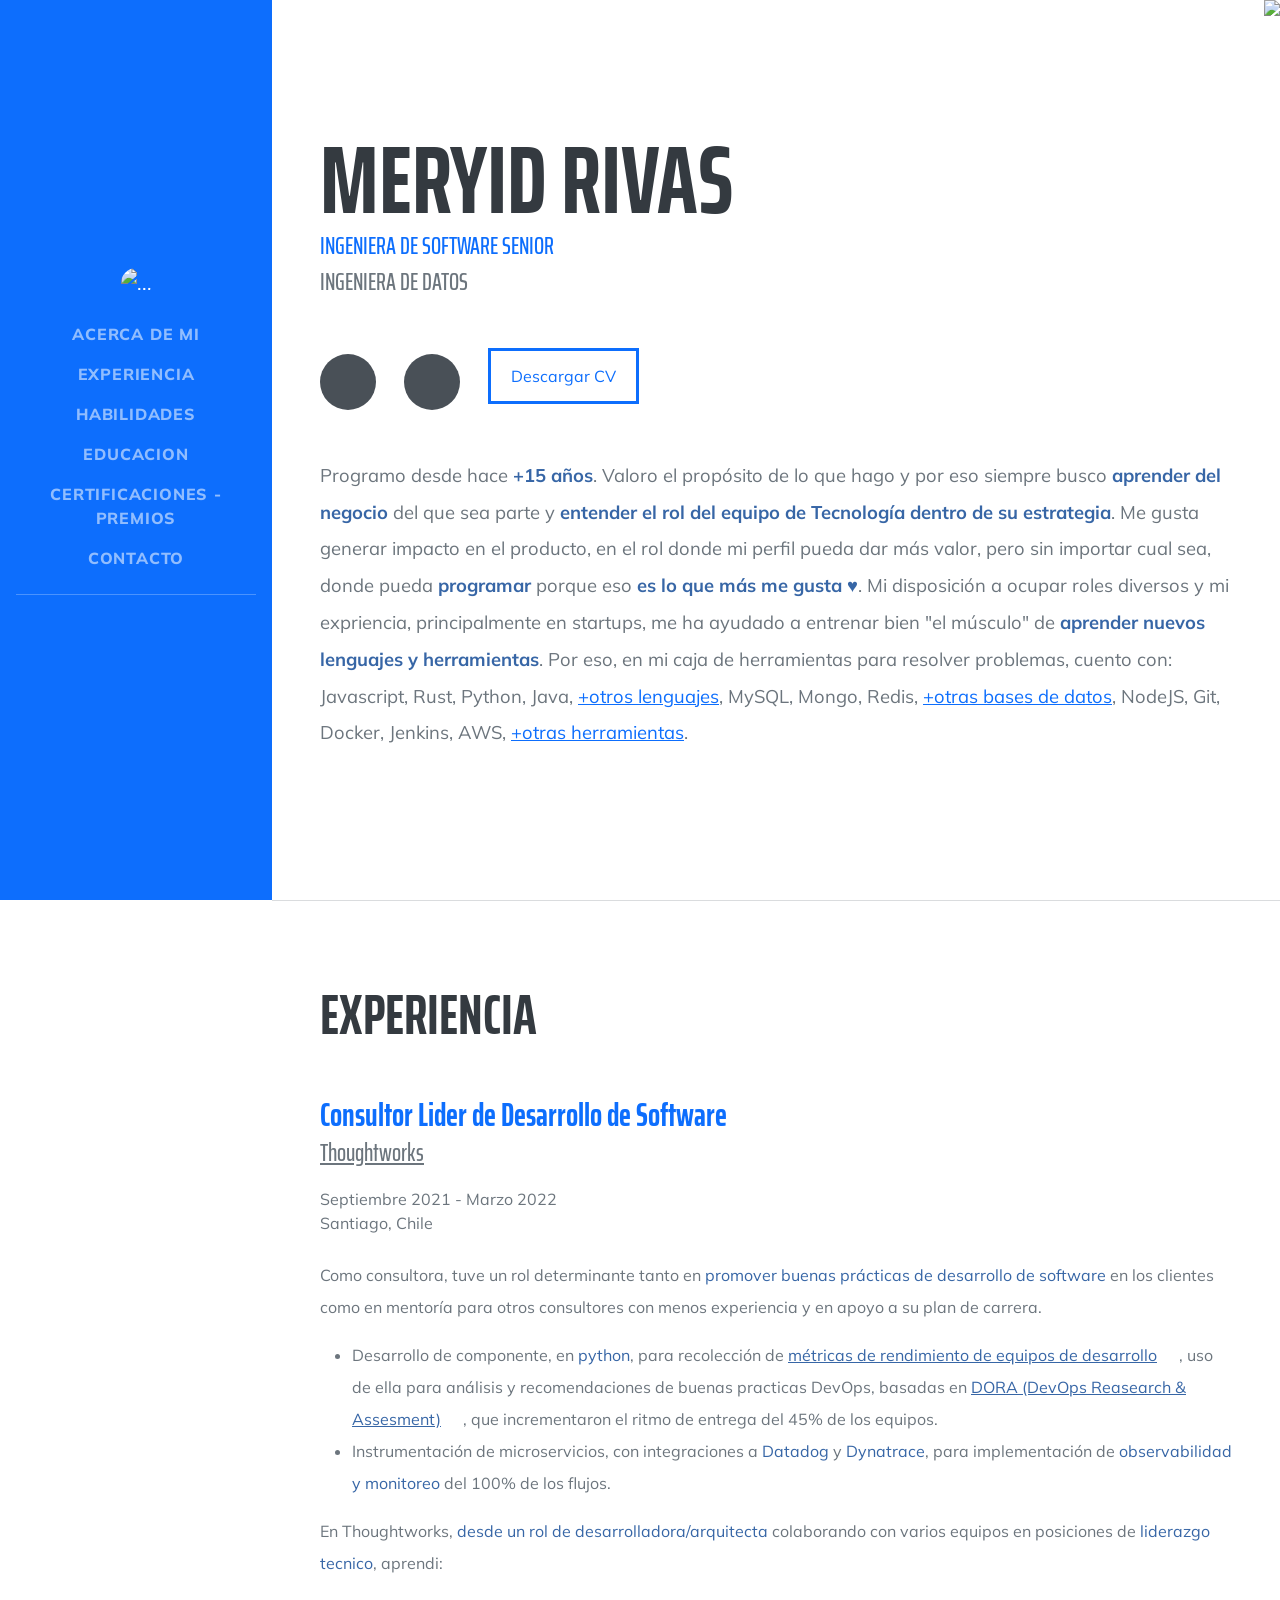
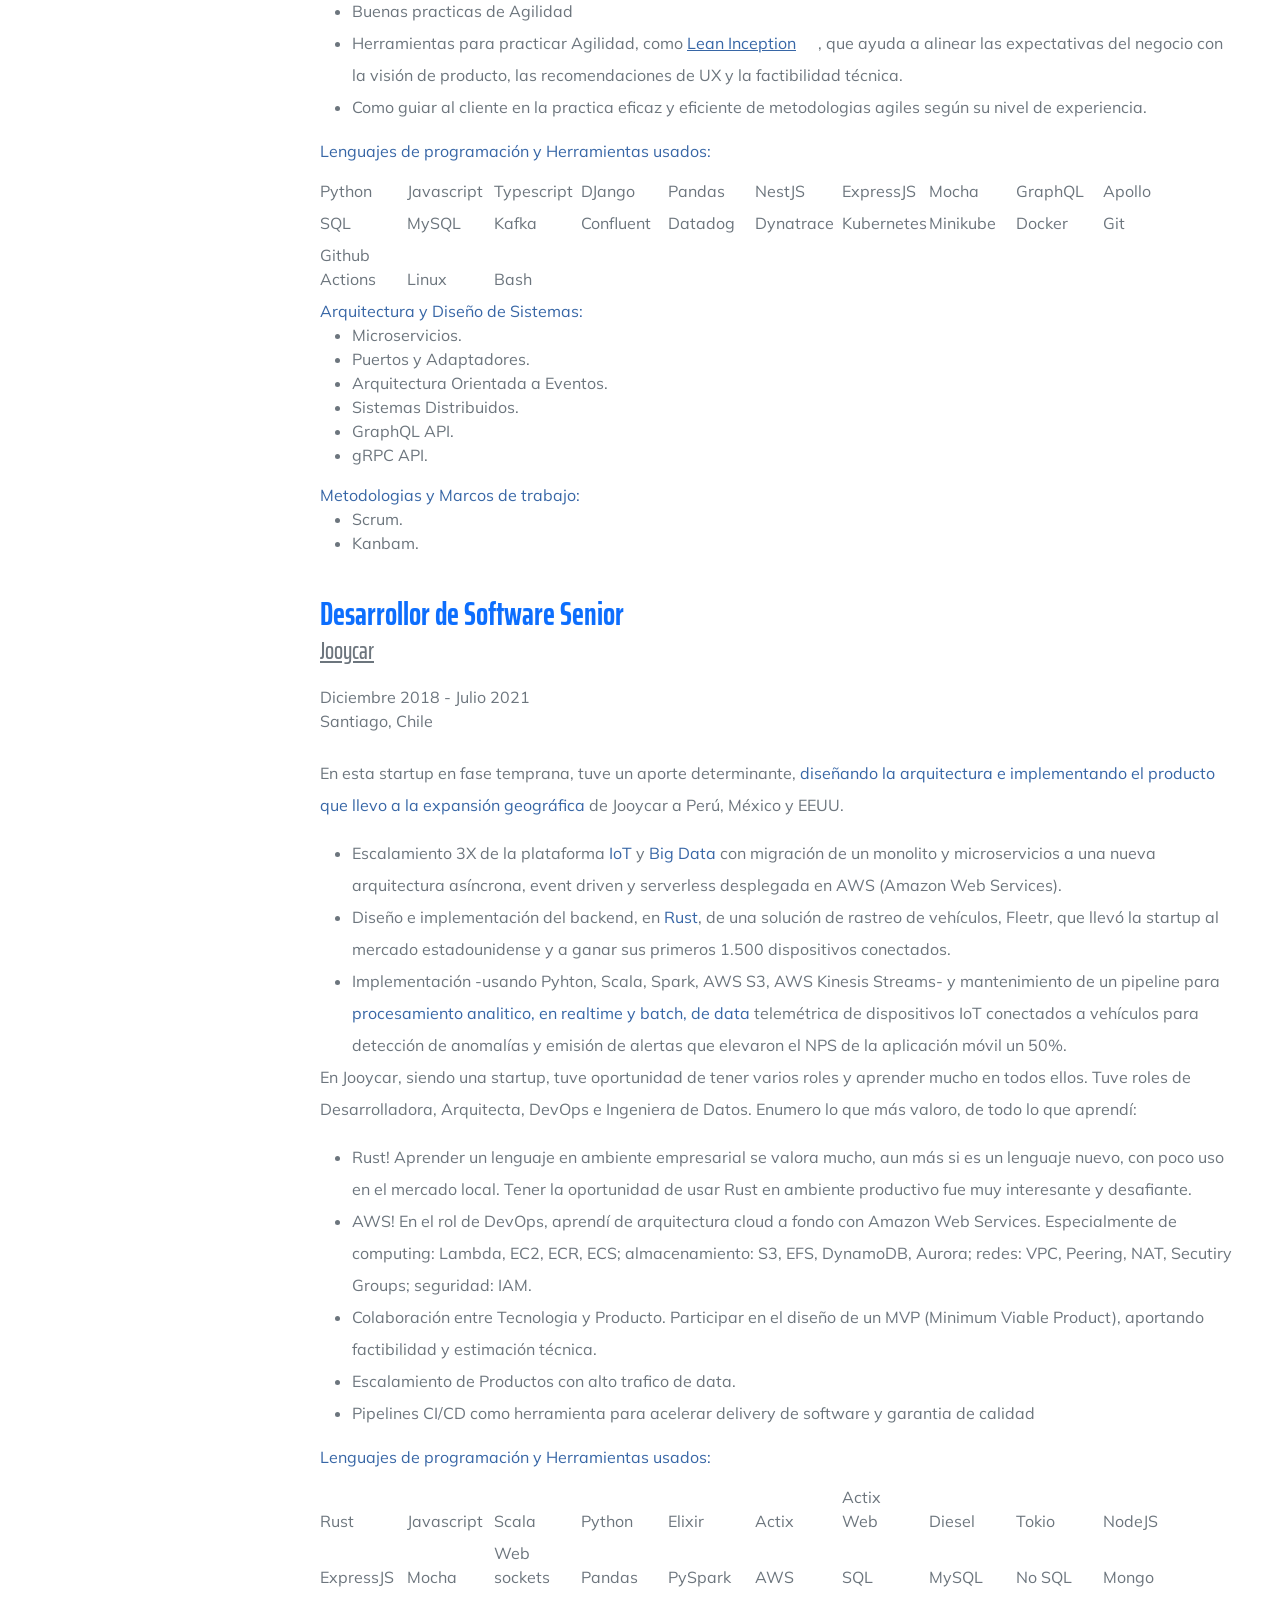
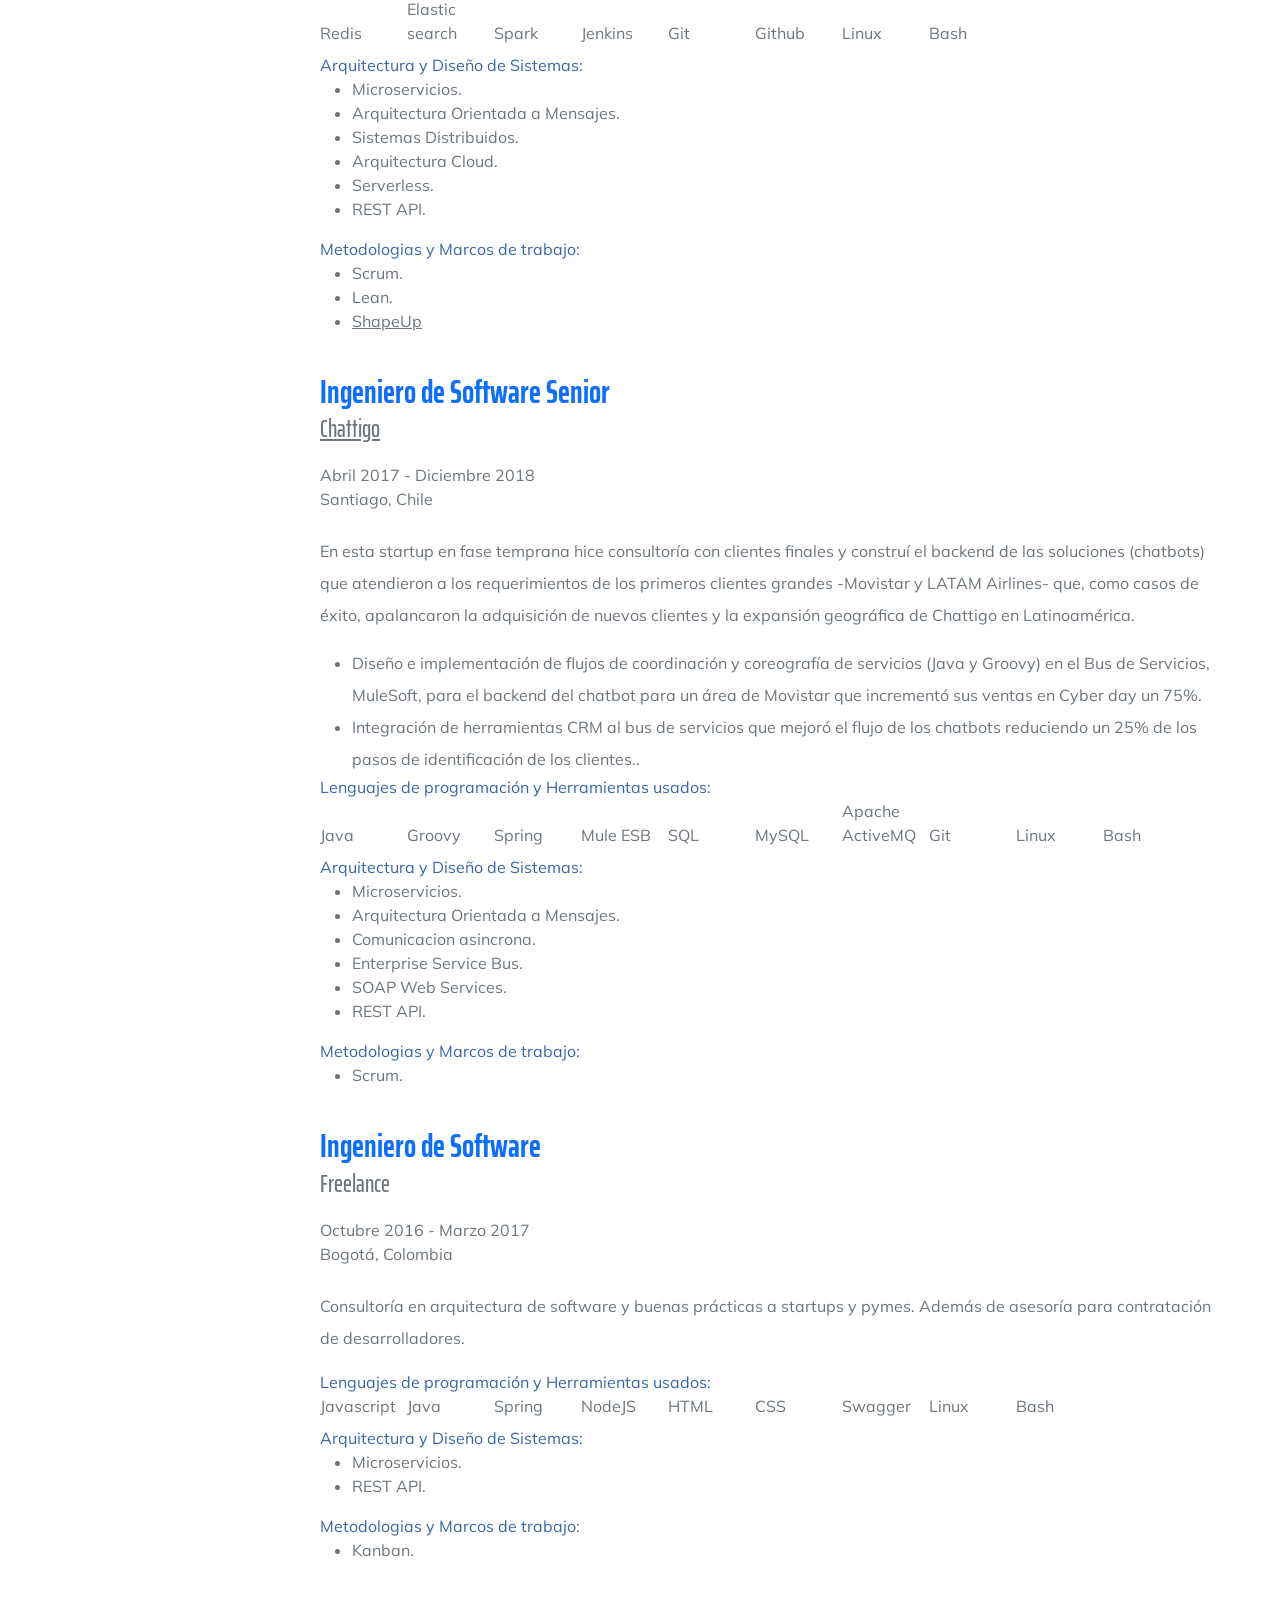
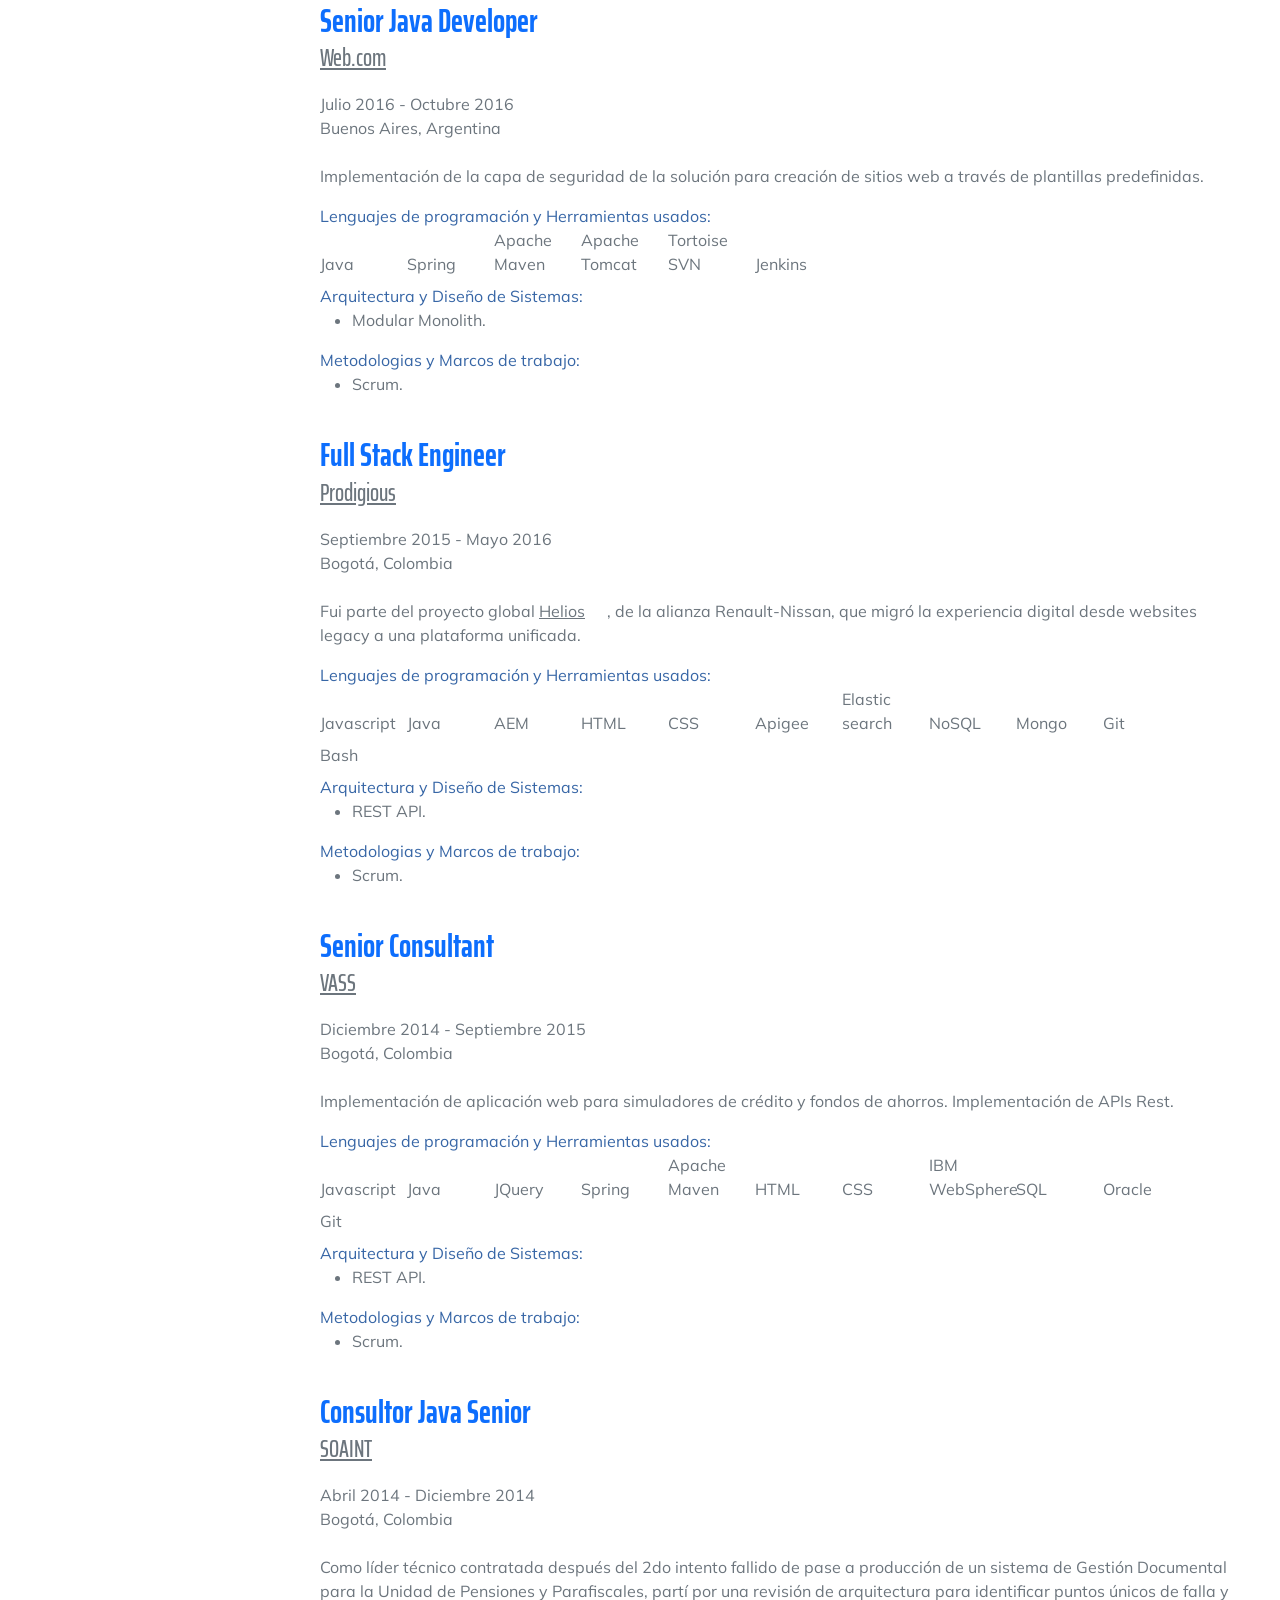
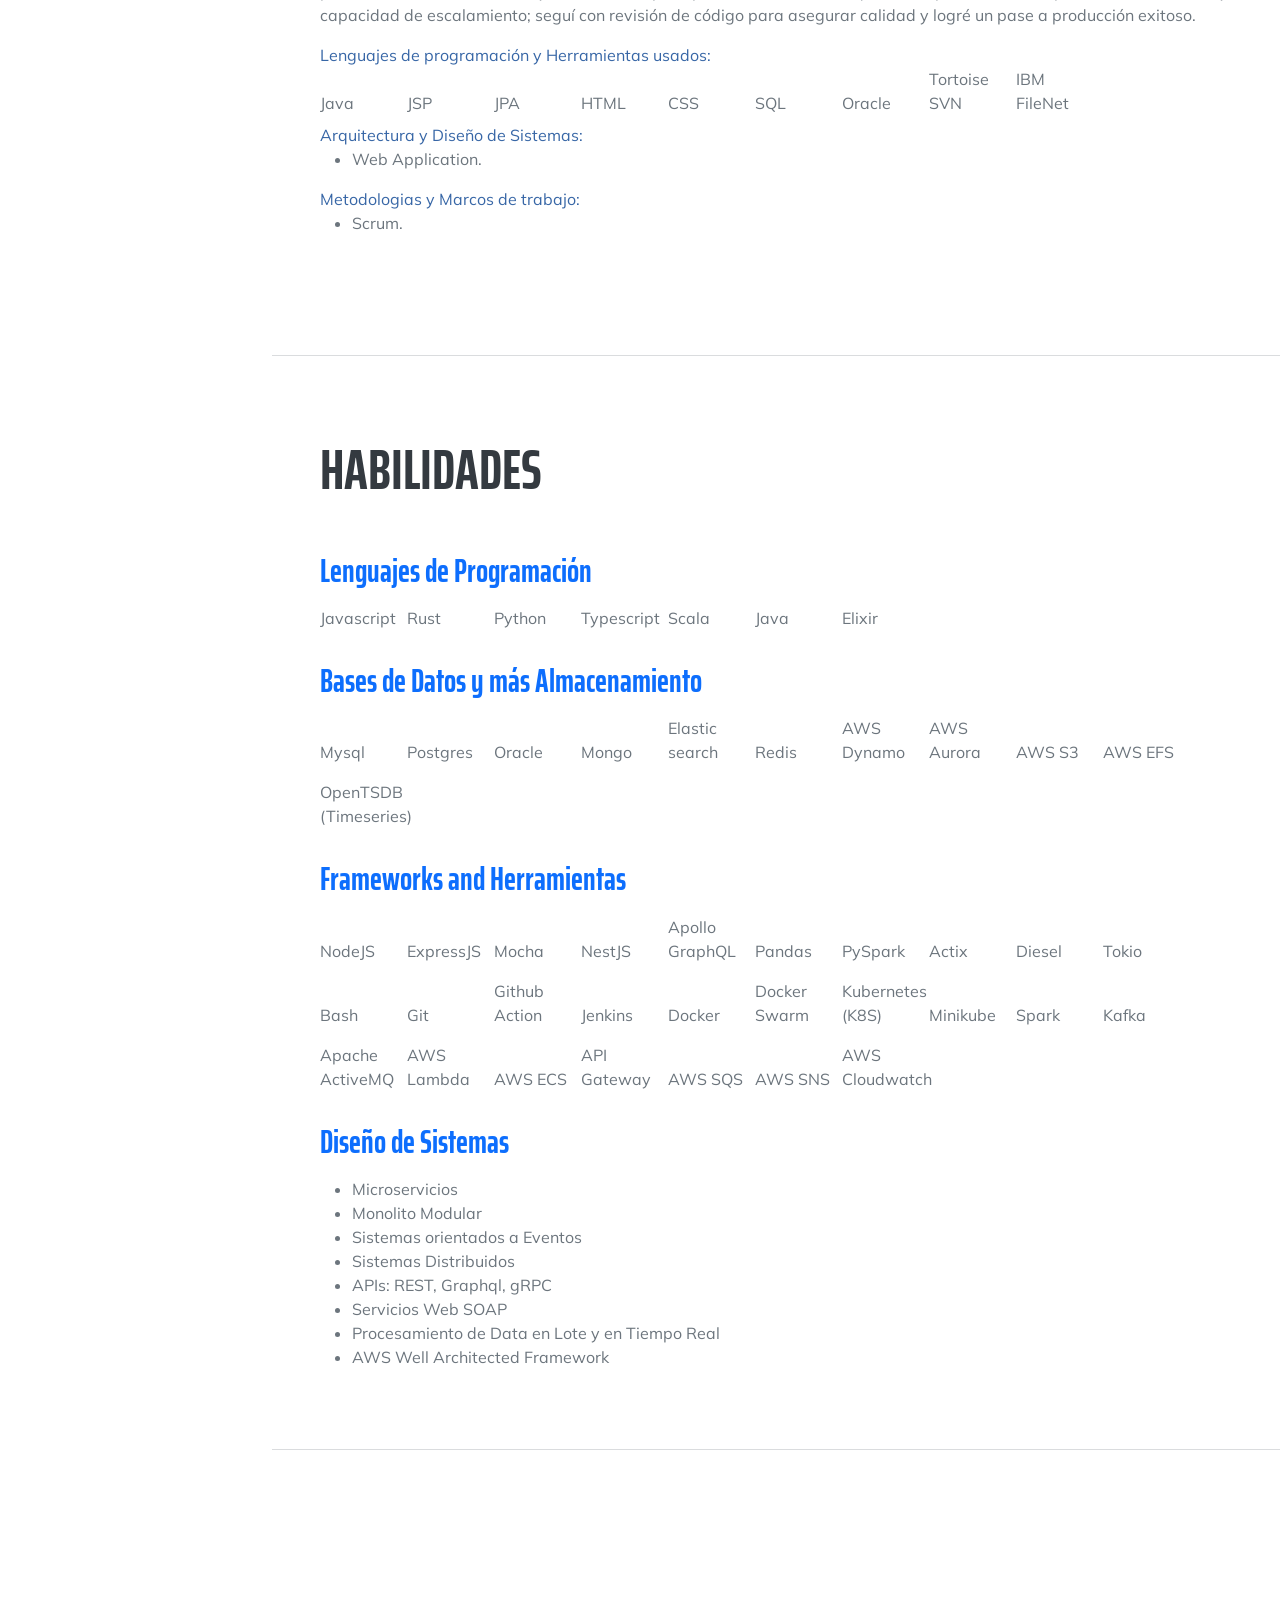
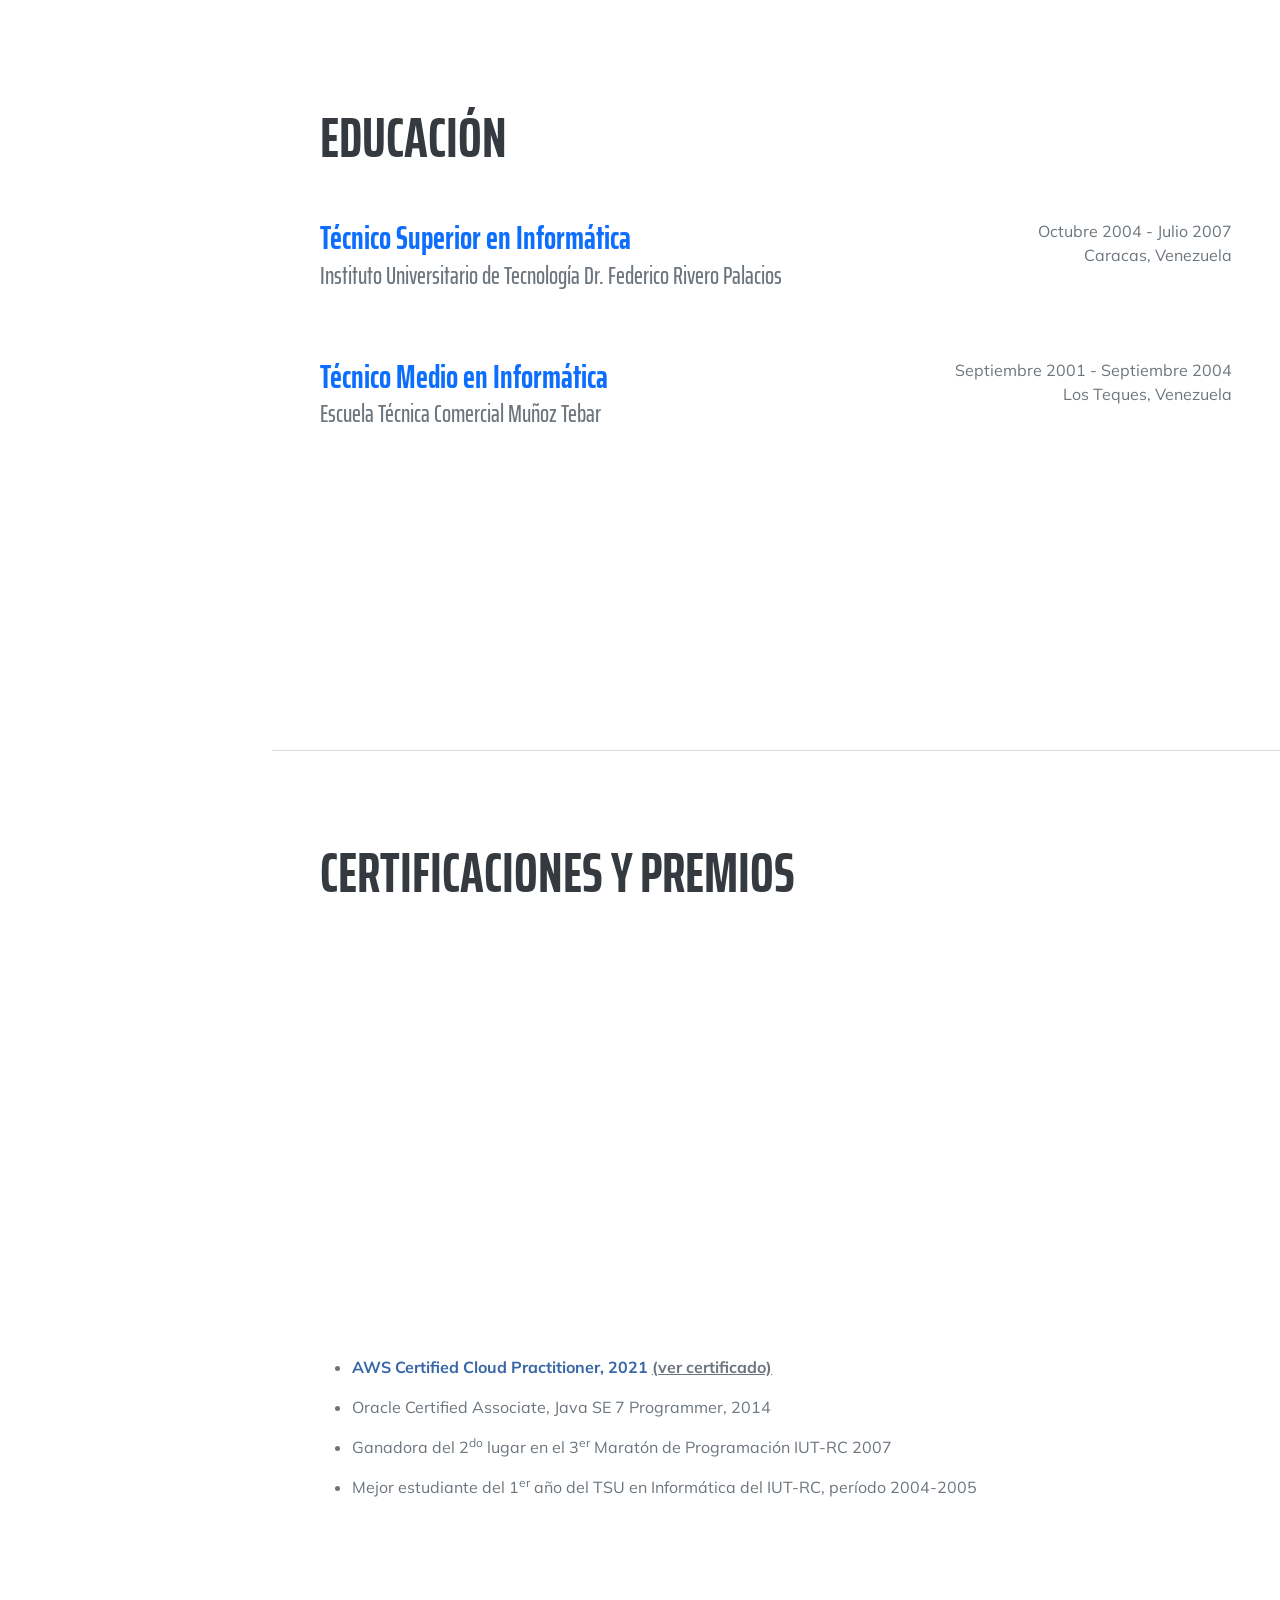
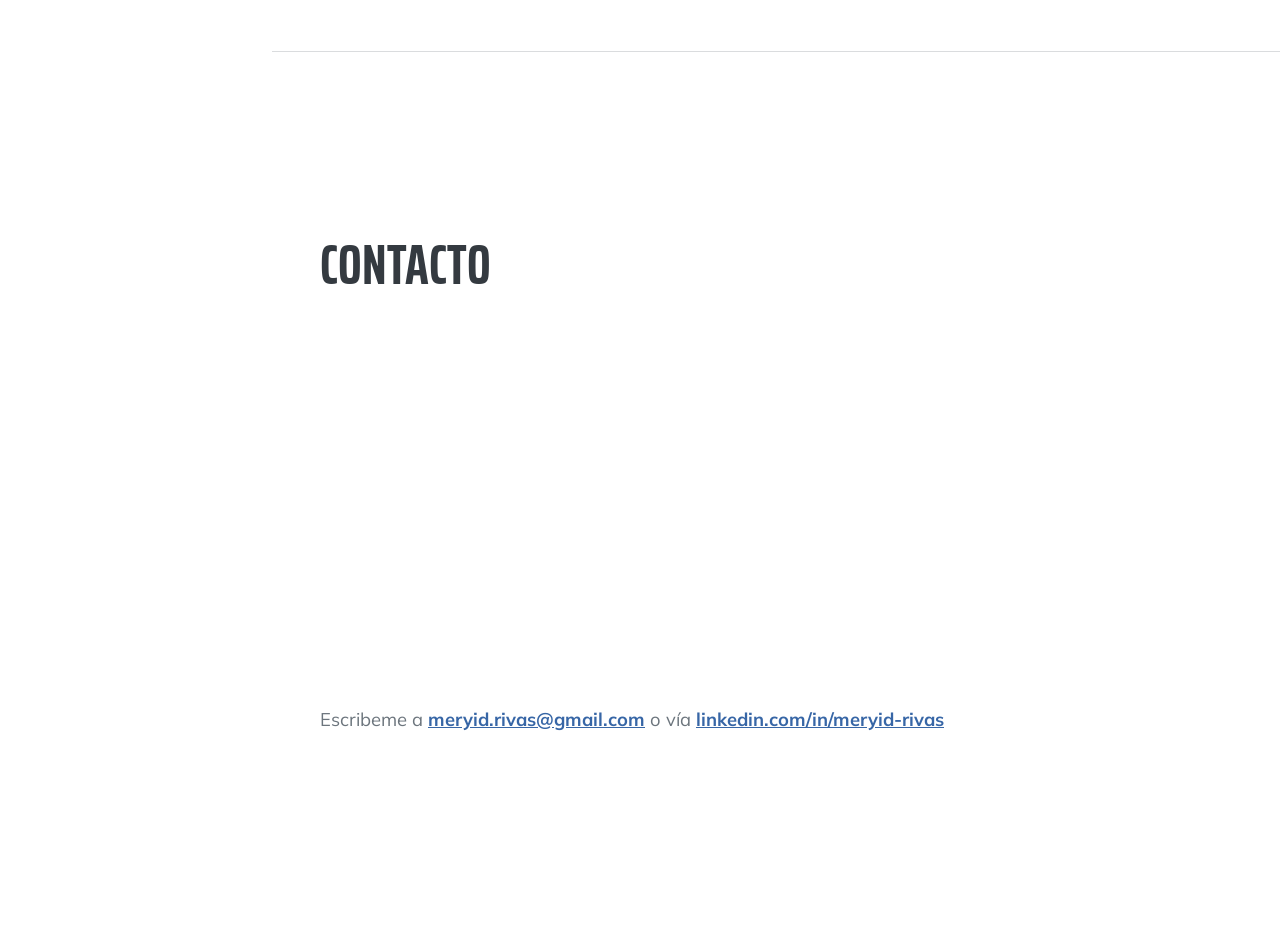
==== commit 3c89c776: "Give to sections a different order" ====
--- a/index.html
+++ b/index.html
@@ -38,8 +38,8 @@
                 <ul class="navbar-nav">
                     <li class="nav-item"><a class="nav-link js-scroll-trigger" href="#about">Acerca de mi</a></li>
                     <li class="nav-item"><a class="nav-link js-scroll-trigger" href="#experience">Experiencia</a></li>
+                    <li class="nav-item"><a class="nav-link js-scroll-trigger" href="#skills">Habilidades</a></li>
                     <li class="nav-item"><a class="nav-link js-scroll-trigger" href="#education">Educacion</a></li>
-                    <li class="nav-item"><a class="nav-link js-scroll-trigger" href="#skills">Habilidades</a></li>
                     <li class="nav-item"><a class="nav-link js-scroll-trigger" href="#awards">Certificaciones - Premios</a></li>
                     <li class="nav-item"><a class="nav-link js-scroll-trigger" href="#contact">Contacto</a></li>
                     <hr class="m-3 text-white" />
@@ -984,35 +984,6 @@
                 </div>
             </section>
             <hr class="m-0" />
-            <!-- Education-->
-            <section class="resume-section" id="education">
-                <div class="resume-section-content">
-                    <h2 class="mb-5">Educaci&oacute;n</h2>
-                    <div class="d-flex flex-column flex-md-row justify-content-between mb-5">
-                        <div class="flex-grow-1">
-                            <h3 class="text-primary mb-0">T&eacute;cnico Superior en Inform&aacute;tica</h3>
-                            <div class="subheading mb-3">Instituto Universitario de Tecnología Dr. Federico Rivero Palacios</div>
-                        </div>
-                        <div class="flex-shrink-0">
-                            Octubre 2004 - Julio 2007
-                            <br>
-                            <span class="float-start float-lg-end">Caracas, Venezuela</span>
-                    </div>
-                    </div>
-                    <div class="d-flex flex-column flex-md-row justify-content-between mb-5">
-                        <div class="flex-grow-1">
-                            <h3 class="text-primary mb-0">T&eacute;cnico Medio en Inform&aacute;tica</h3>
-                            <div class="subheading mb-3">Escuela T&eacute;cnica Comercial Muñoz Tebar</div>
-                        </div>
-                        <div class="flex-shrink-0">
-                            Septiembre 2001 - Septiembre 2004
-                            <br>
-                            <span class="float-start float-lg-end">Los Teques, Venezuela</span>
-                        </div>
-                    </div>
-                </div>
-            </section>
-            <hr class="m-0" />
             <!-- Skills-->
             <section class="resume-section" id="skills">
                 <div class="resume-section-content">
@@ -1310,6 +1281,35 @@
                 </div>
             </section>
             <hr class="m-0" />
+            <!-- Education-->
+            <section class="resume-section" id="education">
+                <div class="resume-section-content">
+                    <h2 class="mb-5">Educaci&oacute;n</h2>
+                    <div class="d-flex flex-column flex-md-row justify-content-between mb-5">
+                        <div class="flex-grow-1">
+                            <h3 class="text-primary mb-0">T&eacute;cnico Superior en Inform&aacute;tica</h3>
+                            <div class="subheading mb-3">Instituto Universitario de Tecnología Dr. Federico Rivero Palacios</div>
+                        </div>
+                        <div class="flex-shrink-0">
+                            Octubre 2004 - Julio 2007
+                            <br>
+                            <span class="float-start float-lg-end">Caracas, Venezuela</span>
+                    </div>
+                    </div>
+                    <div class="d-flex flex-column flex-md-row justify-content-between mb-5">
+                        <div class="flex-grow-1">
+                            <h3 class="text-primary mb-0">T&eacute;cnico Medio en Inform&aacute;tica</h3>
+                            <div class="subheading mb-3">Escuela T&eacute;cnica Comercial Muñoz Tebar</div>
+                        </div>
+                        <div class="flex-shrink-0">
+                            Septiembre 2001 - Septiembre 2004
+                            <br>
+                            <span class="float-start float-lg-end">Los Teques, Venezuela</span>
+                        </div>
+                    </div>
+                </div>
+            </section>
+            <hr class="m-0" />
             <!-- Awards-->
             <section class="resume-section" id="awards">
                 <div class="resume-section-content">
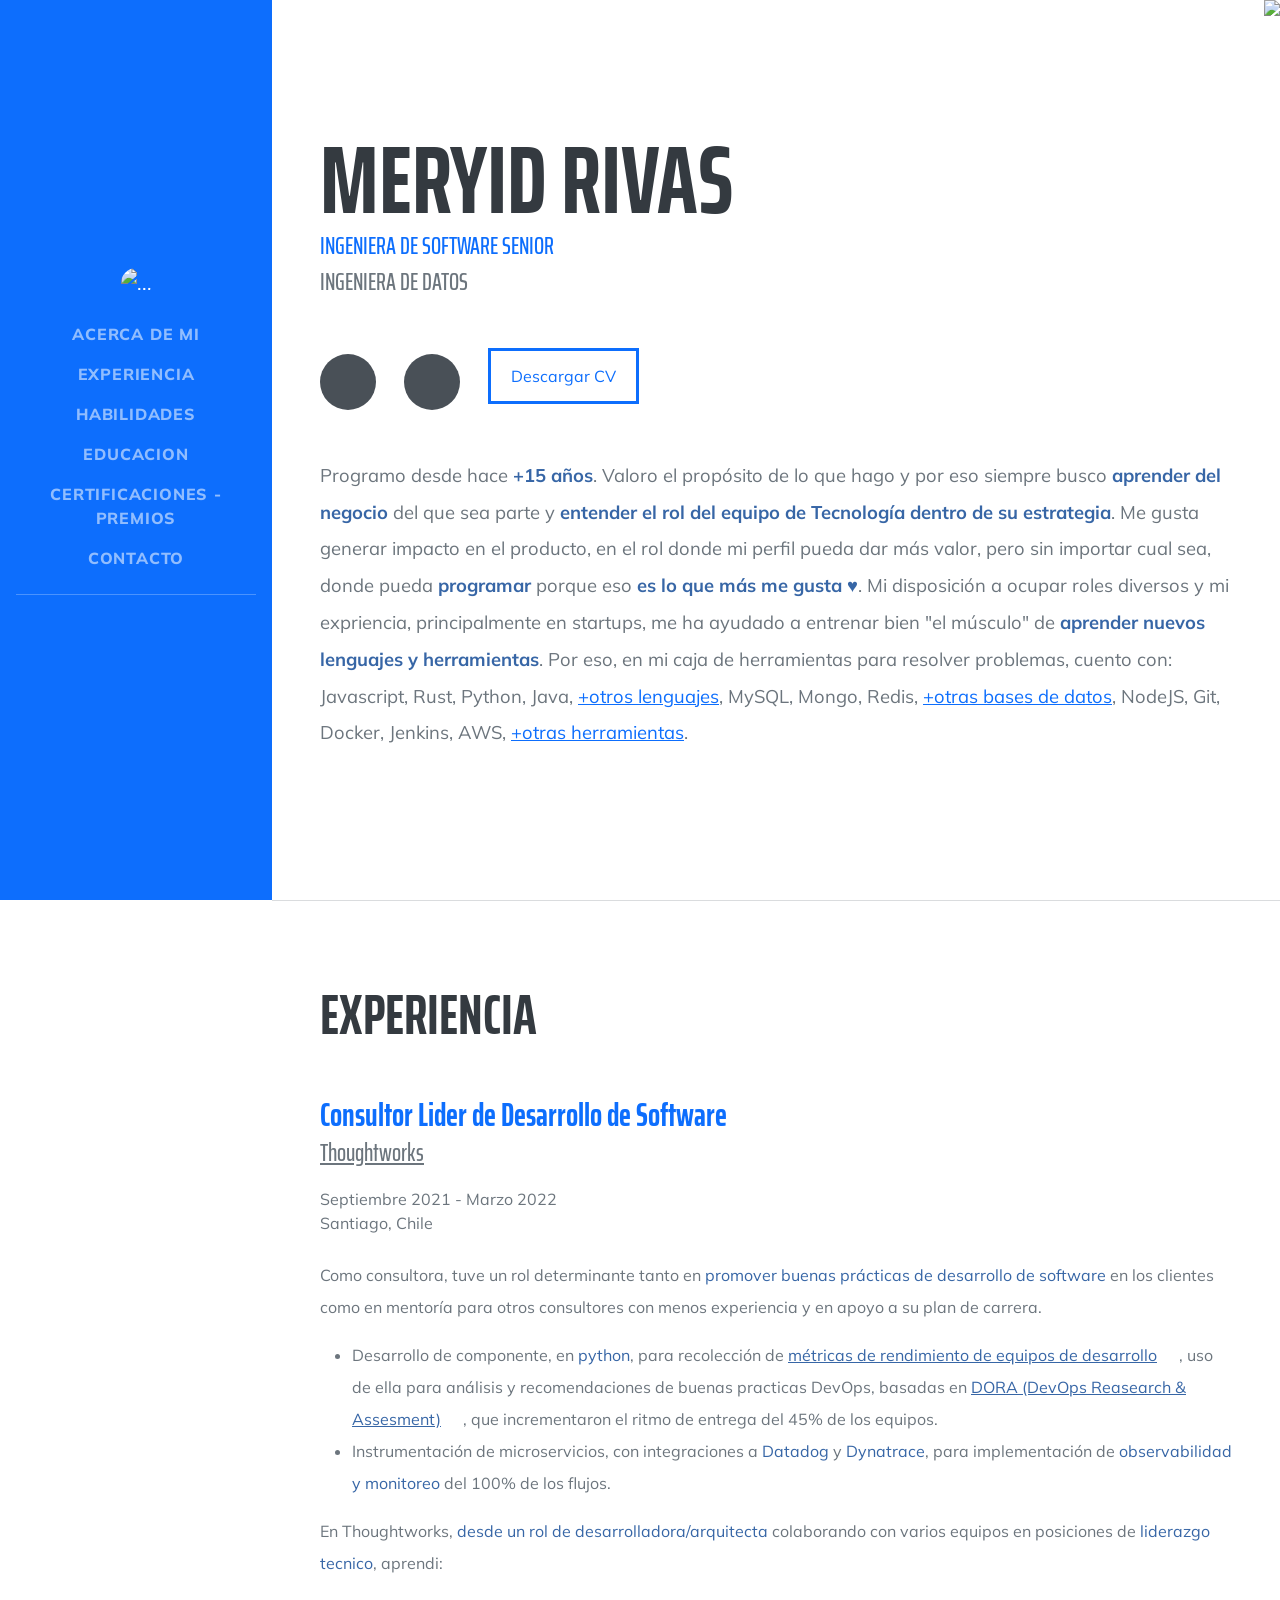
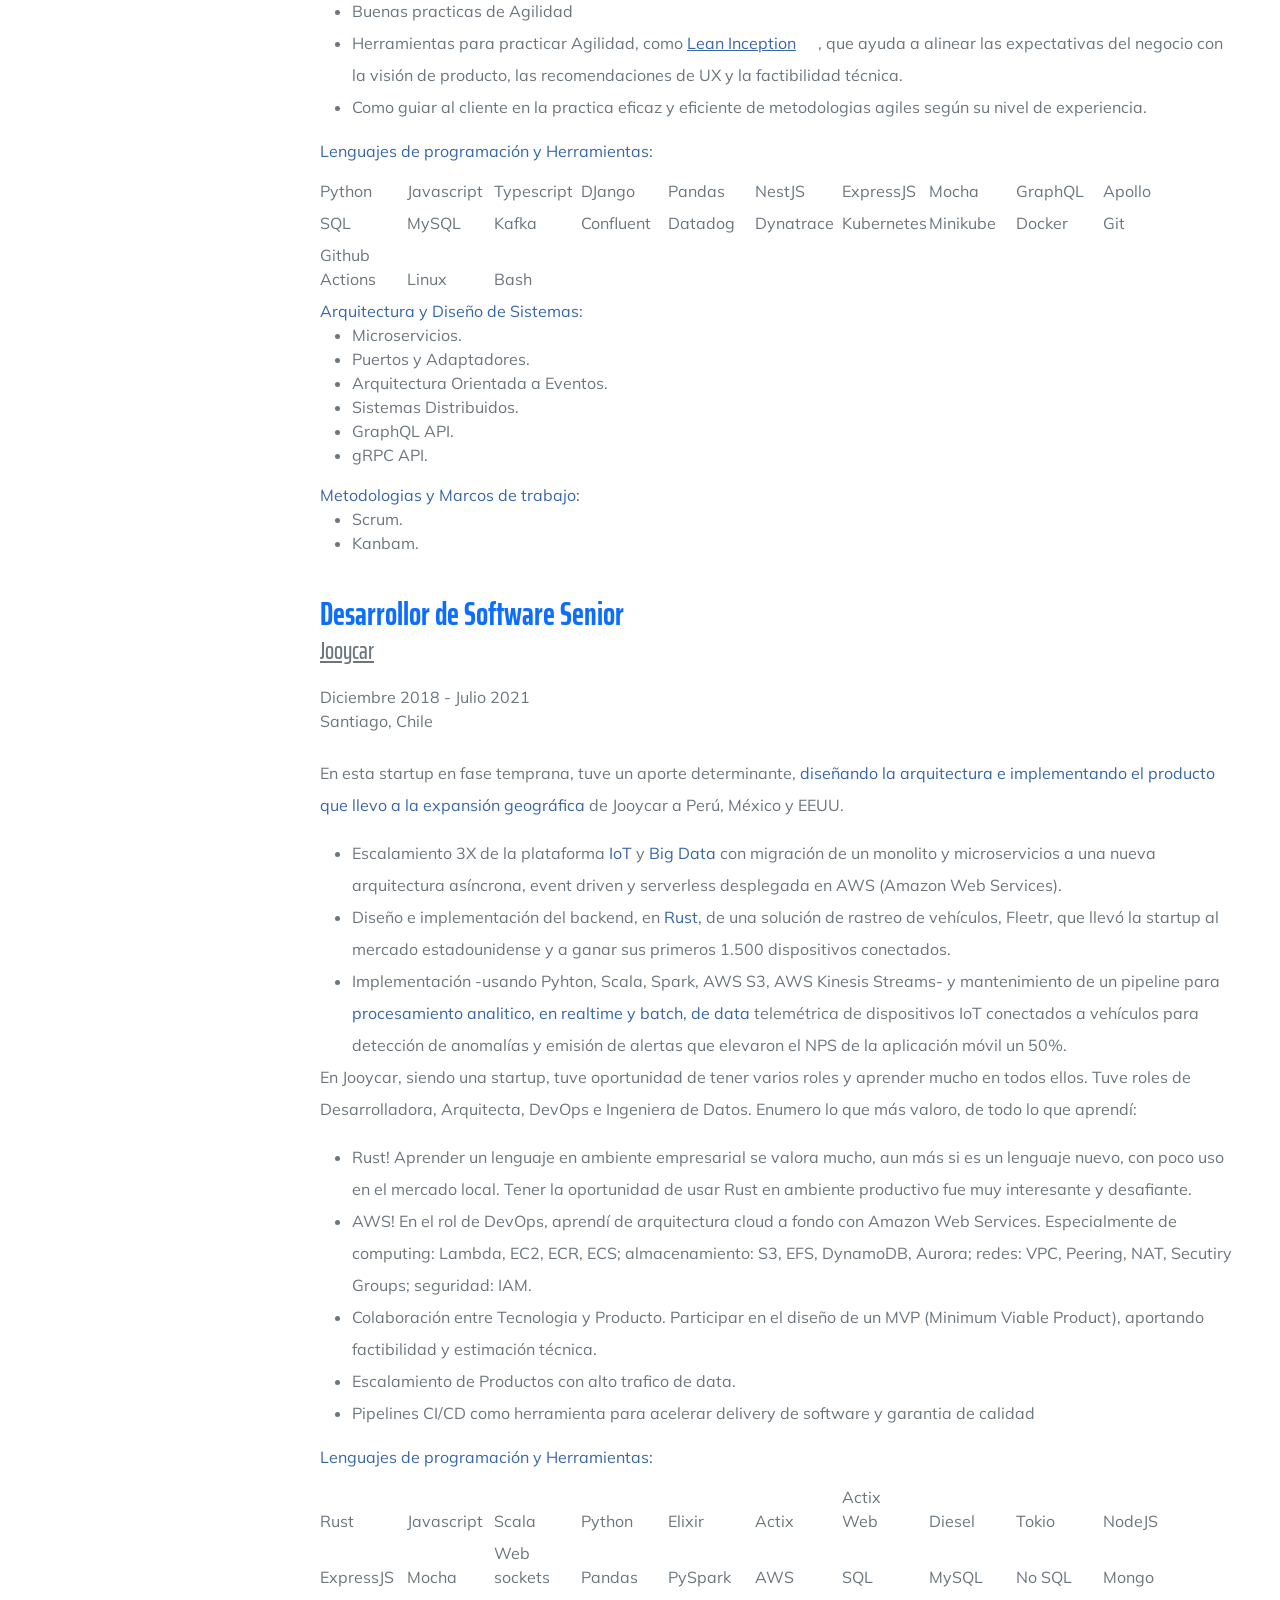
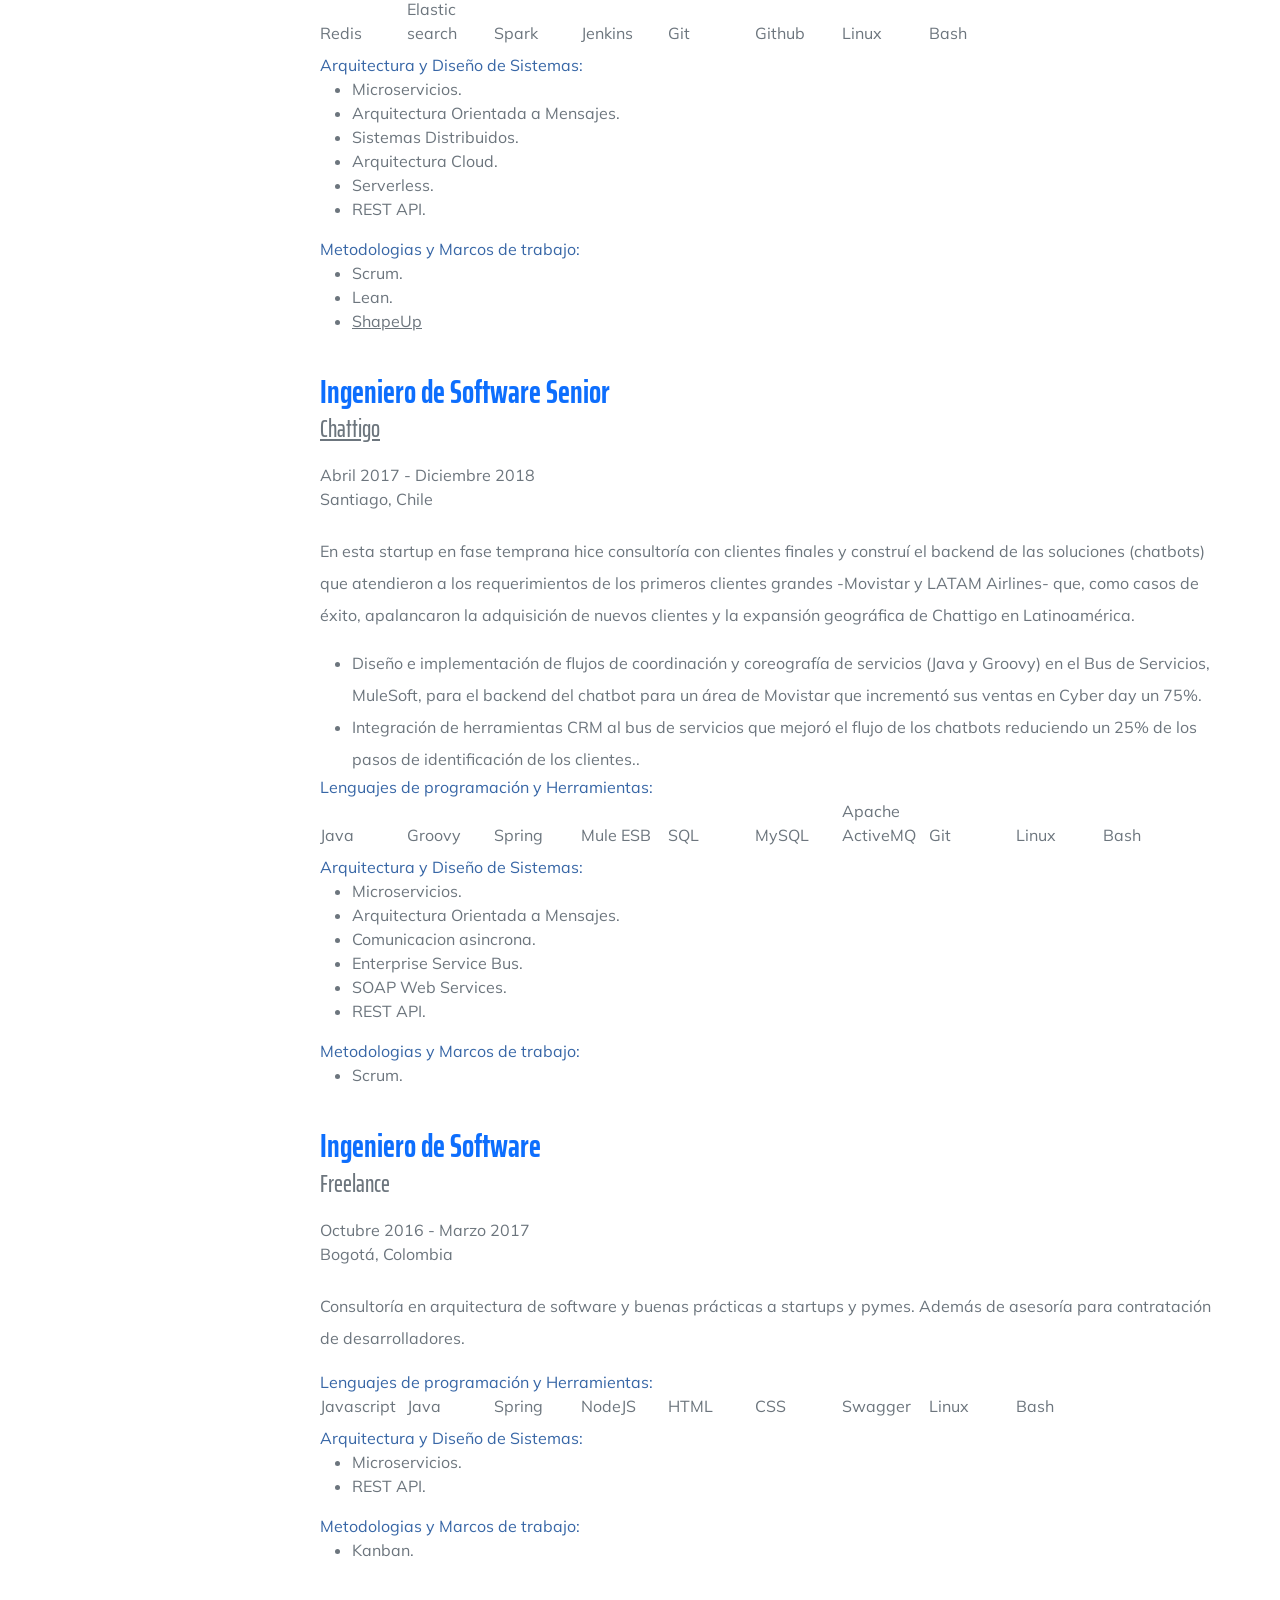
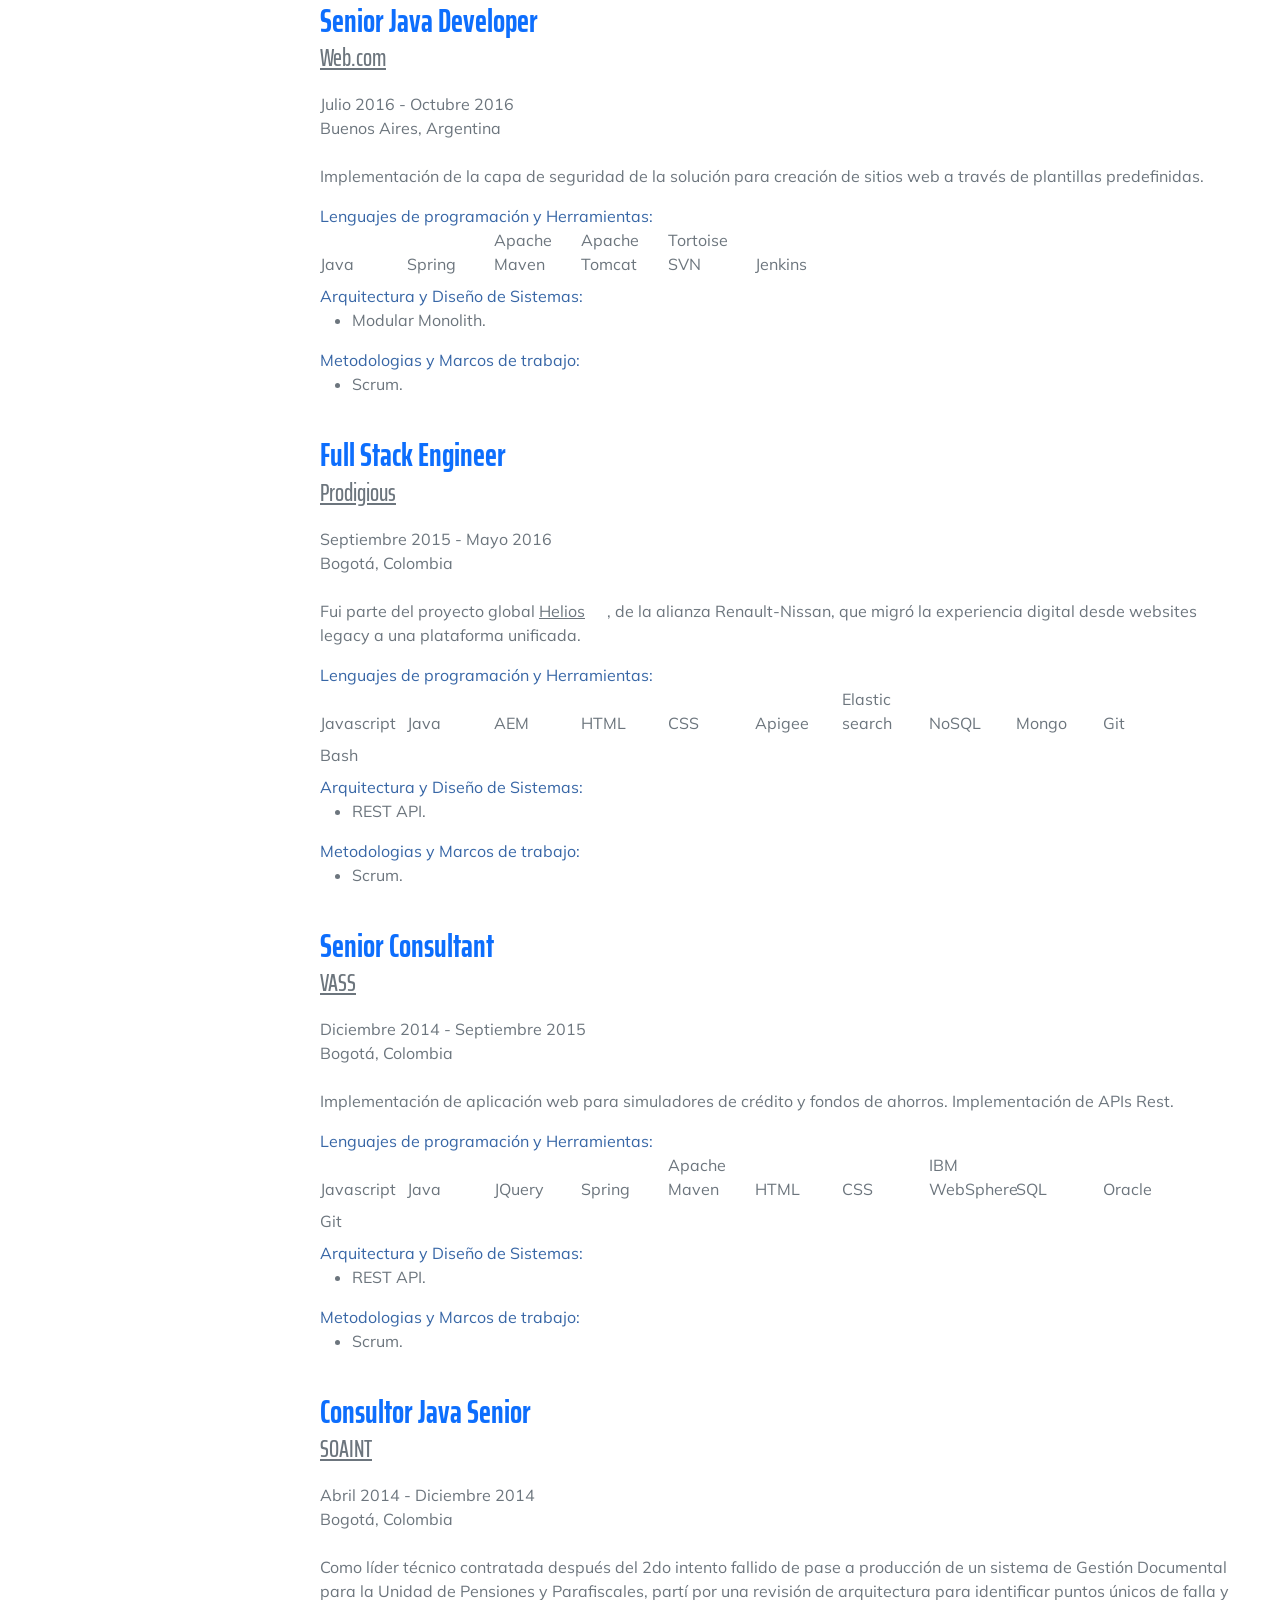
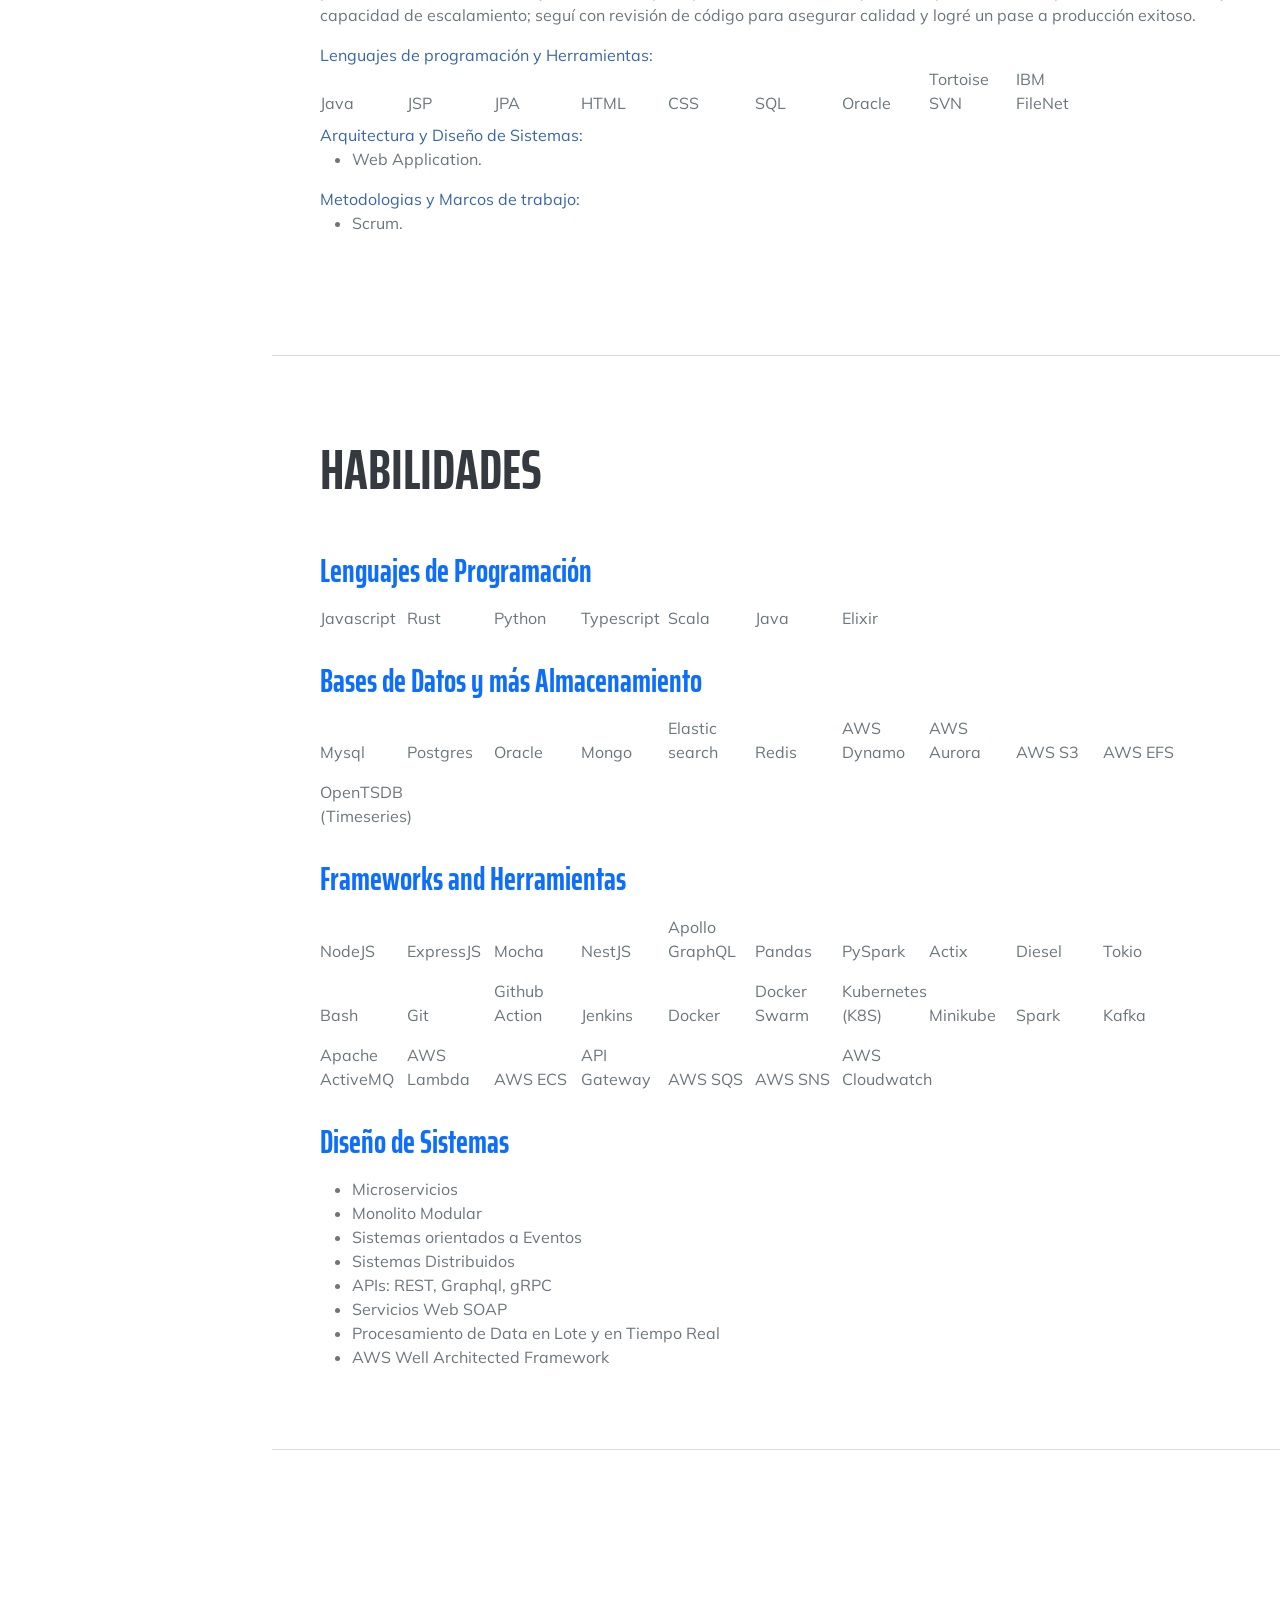
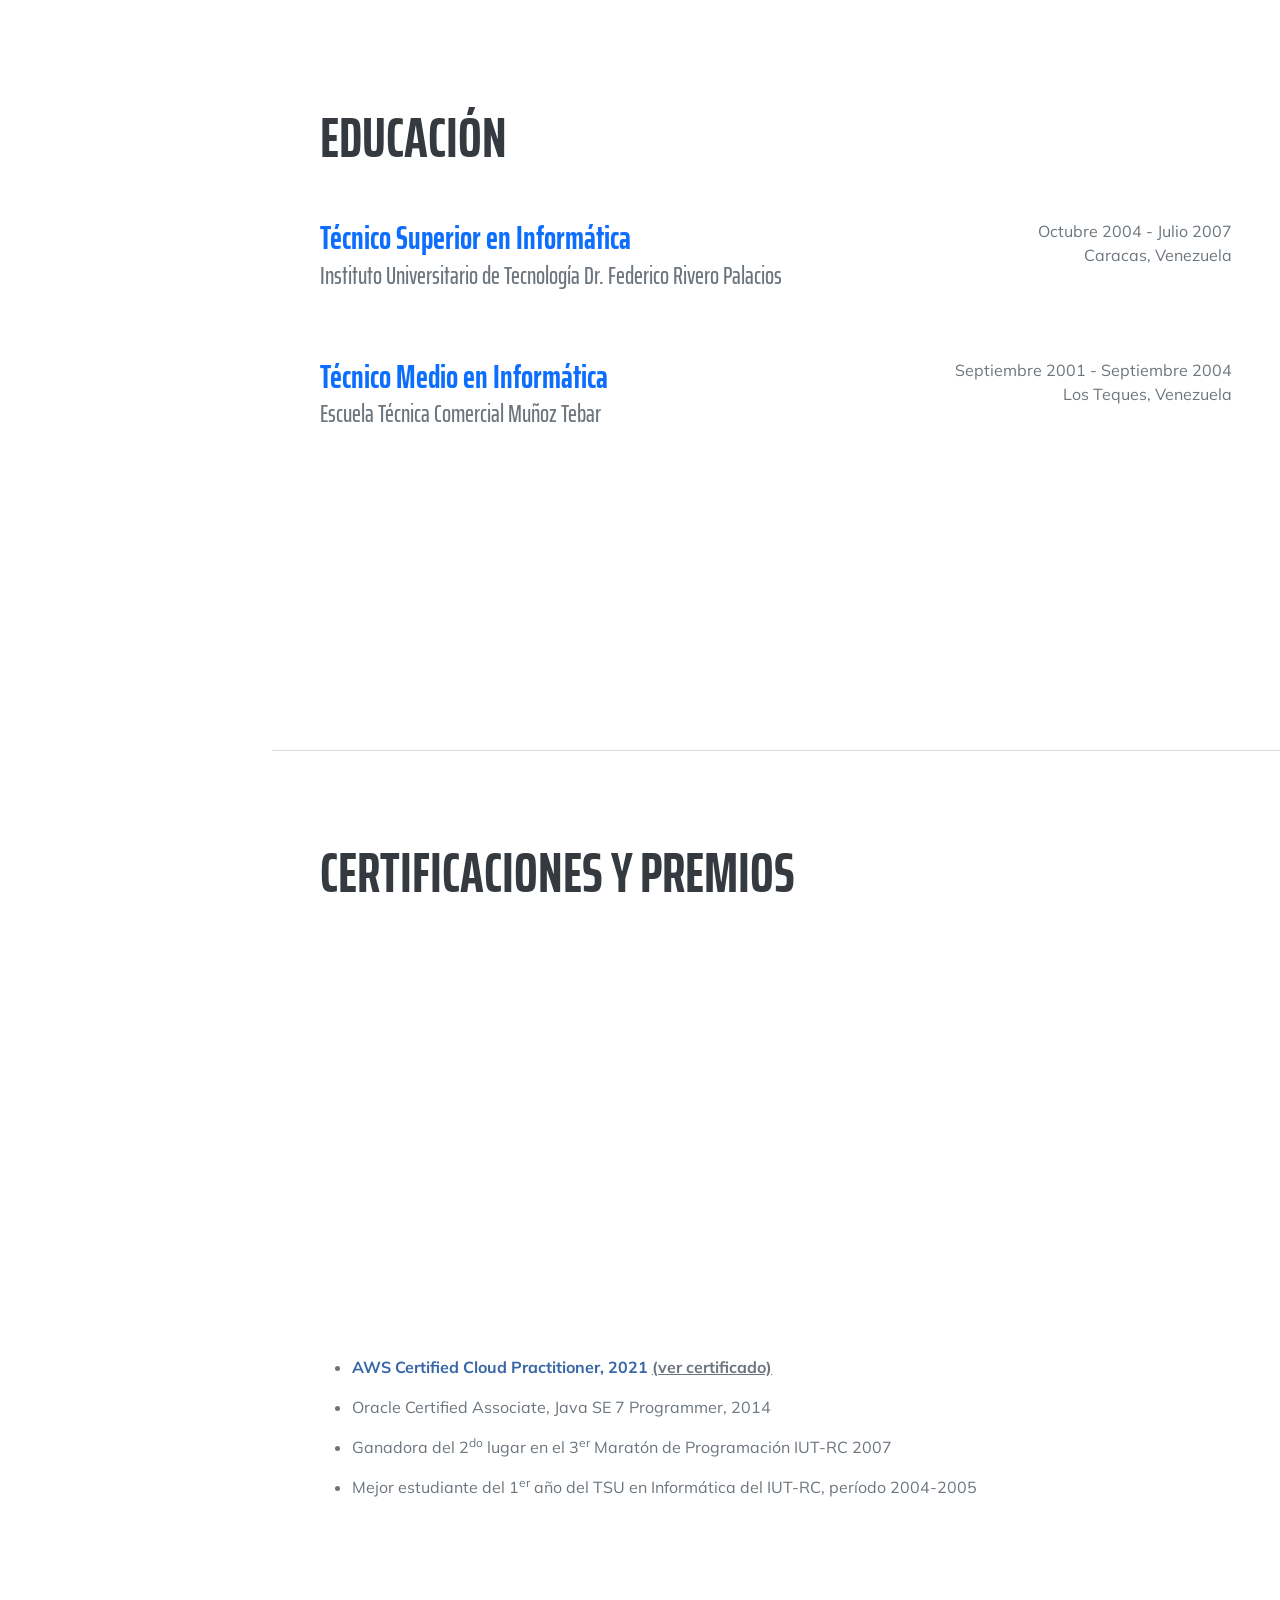
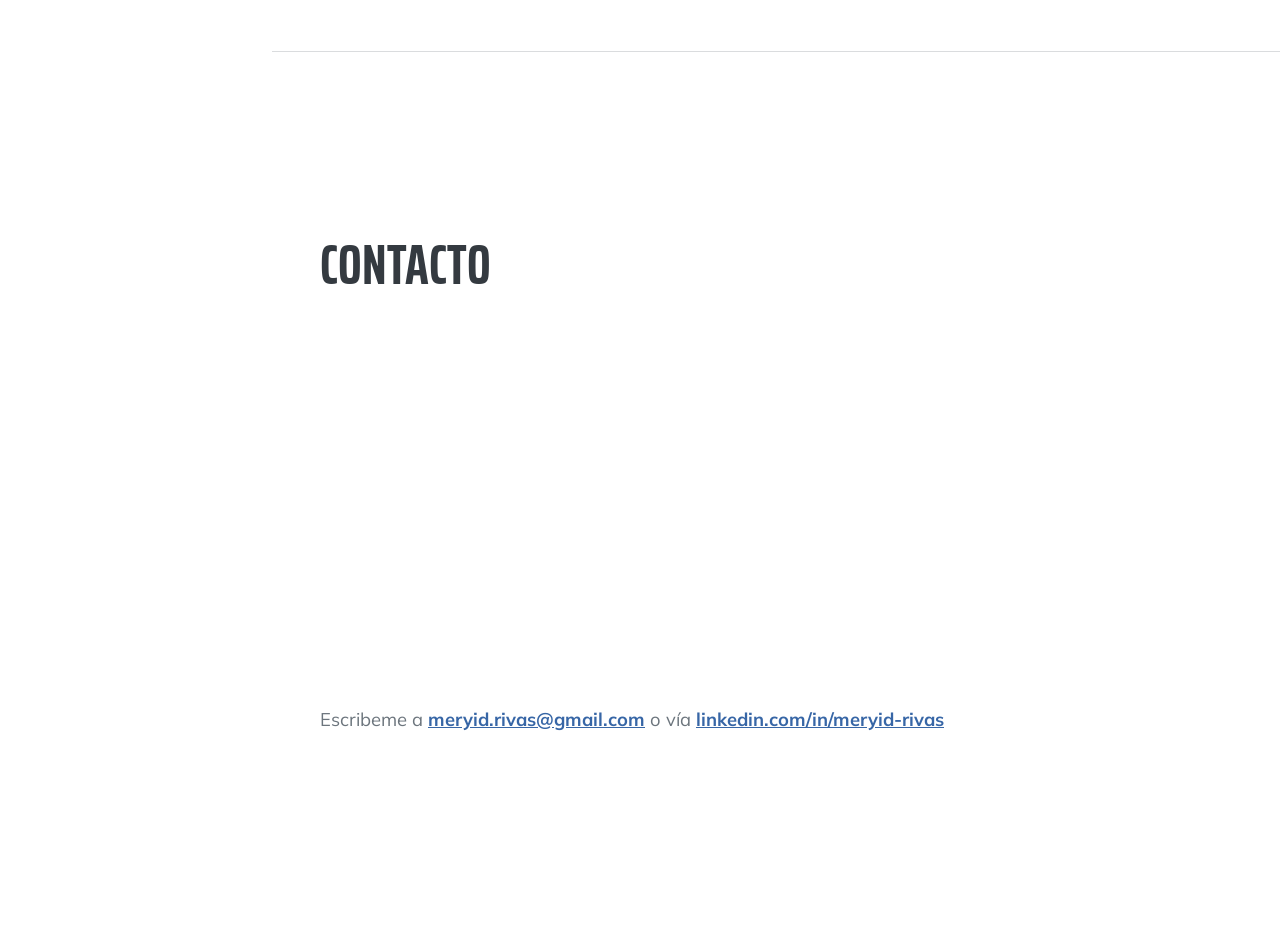
==== commit 50370b19: "Fixes in experience section" ====
--- a/index.html
+++ b/index.html
@@ -101,7 +101,7 @@
                                 <li>Herramientas para practicar Agilidad, como <a class="text-info" href="http://www.caroli.org/lean-inception-book/" target="_blank">Lean Inception<span class="external-link-icon ms-2"></span></a>, que ayuda a alinear las expectativas del negocio con la visión de producto, las recomendaciones de UX y la factibilidad técnica.</li>
                                 <li>Como guiar al cliente en la practica eficaz y eficiente de metodologias agiles según su nivel de experiencia.</li>
                             </ul>
-                            <span class="text-info">Lenguajes de programación y Herramientas usados:</span>
+                            <span class="text-info">Lenguajes de programación y Herramientas:</span>
                             <div class="list-inline mt-3">
                                 <div class="icon-container list-inline-item">
                                     <div class='mb-2'>Python</div>
@@ -285,7 +285,7 @@
                                 <li>Escalamiento de Productos con alto trafico de data.</li>
                                 <li>Pipelines CI/CD como herramienta para acelerar delivery de software y garantia de calidad</li>
                             </ul>
-                            <span class="text-info">Lenguajes de programación y Herramientas usados:</span>
+                            <span class="text-info">Lenguajes de programación y Herramientas:</span>
                             <div class="list-inline mt-3">
                                 <div class="icon-container list-inline-item">
                                     <div class='mb-2'>Rust</div>
@@ -493,7 +493,7 @@
                                 <li>Diseño e implementación de flujos de coordinación y coreografía de servicios (Java y Groovy)  en el Bus de Servicios, MuleSoft, para el backend del chatbot para un área de Movistar que incrementó sus ventas en Cyber day un 75%.</li>
                                 <li>Integración de herramientas CRM al bus de servicios que mejoró el flujo de los chatbots reduciendo un 25% de los pasos de identificación de los clientes..</li>
                             </ul>
-                            <span class="text-info">Lenguajes de programación y Herramientas usados:</span>
+                            <span class="text-info">Lenguajes de programación y Herramientas:</span>
                             <div class="list-inline">
                                 <div class="icon-container list-inline-item">
                                     <div class='mb-2'>Java</div>
@@ -583,7 +583,7 @@
                     <div class="d-flex flex-column flex-md-row justify-content-between mb-4">
                         <div class="flex-grow-1">
                             <p class="lh-lg">Consultoría en arquitectura de software y buenas prácticas a startups y pymes. Además de asesoría para contratación de desarrolladores.</p>
-                            <span class="text-info">Lenguajes de programación y Herramientas usados:</span>
+                            <span class="text-info">Lenguajes de programación y Herramientas:</span>
                             <div class="list-inline">
                                 <div class="icon-container list-inline-item">
                                     <div class='mb-2'>Javascript</div>
@@ -665,7 +665,7 @@
                     <div class="d-flex flex-column flex-md-row justify-content-between mb-4">
                         <div class="flex-grow-1">
                             <p>Implementación de la capa de seguridad de la solución para creación de sitios web a través de plantillas predefinidas.</p>
-                            <span class="text-info">Lenguajes de programación y Herramientas usados:</span>
+                            <span class="text-info">Lenguajes de programación y Herramientas:</span>
                             <div class="list-inline">
                                 <div class="icon-container list-inline-item">
                                     <div class='mb-2'>Java</div>
@@ -728,7 +728,7 @@
                     <div class="d-flex flex-column flex-md-row justify-content-between mb-4">
                         <div class="flex-grow-1">
                             <p>Fui parte del proyecto global <a href="https://www.automotiveworld.com/news-releases/nissans-helios-digital-project-elevate-brand-presence-consumer-experience-worldwide/" target="_blank">Helios<span class="external-link-icon ms-2"></span></a>, de la alianza Renault-Nissan, que migró la experiencia digital desde websites legacy a una plataforma unificada.</p>
-                            <span class="text-info">Lenguajes de programación y Herramientas usados:</span>
+                            <span class="text-info">Lenguajes de programación y Herramientas:</span>
                             <div class="list-inline">
                                 <div class="icon-container list-inline-item">
                                     <div class='mb-2'>Javascript</div>
@@ -821,7 +821,7 @@
                     <div class="d-flex flex-column flex-md-row justify-content-between mb-4">
                         <div class="flex-grow-1">
                             <p>Implementación de aplicación web para simuladores de crédito y fondos de ahorros. Implementación de APIs Rest.</p>
-                            <span class="text-info">Lenguajes de programación y Herramientas usados:</span>
+                            <span class="text-info">Lenguajes de programación y Herramientas:</span>
                             <div class="list-inline">
                                 <div class="icon-container list-inline-item">
                                     <div class='mb-2'>Javascript</div>
@@ -914,7 +914,7 @@
                     <div class="d-flex flex-column flex-md-row justify-content-between mb-4">
                         <div class="flex-grow-1">
                             <p>Como líder técnico contratada después del 2do intento fallido de pase a producción de un sistema de Gestión Documental para la Unidad de Pensiones y Parafiscales, partí por una revisión de arquitectura para identificar puntos únicos de falla y capacidad de escalamiento; seguí con revisión de código para asegurar calidad y logré un pase a producción exitoso.</p>
-                            <span class="text-info">Lenguajes de programación y Herramientas usados:</span>
+                            <span class="text-info">Lenguajes de programación y Herramientas:</span>
                             <div class="list-inline">
                                 <div class="icon-container list-inline-item">
                                     <div class='mb-2'>Java</div>
